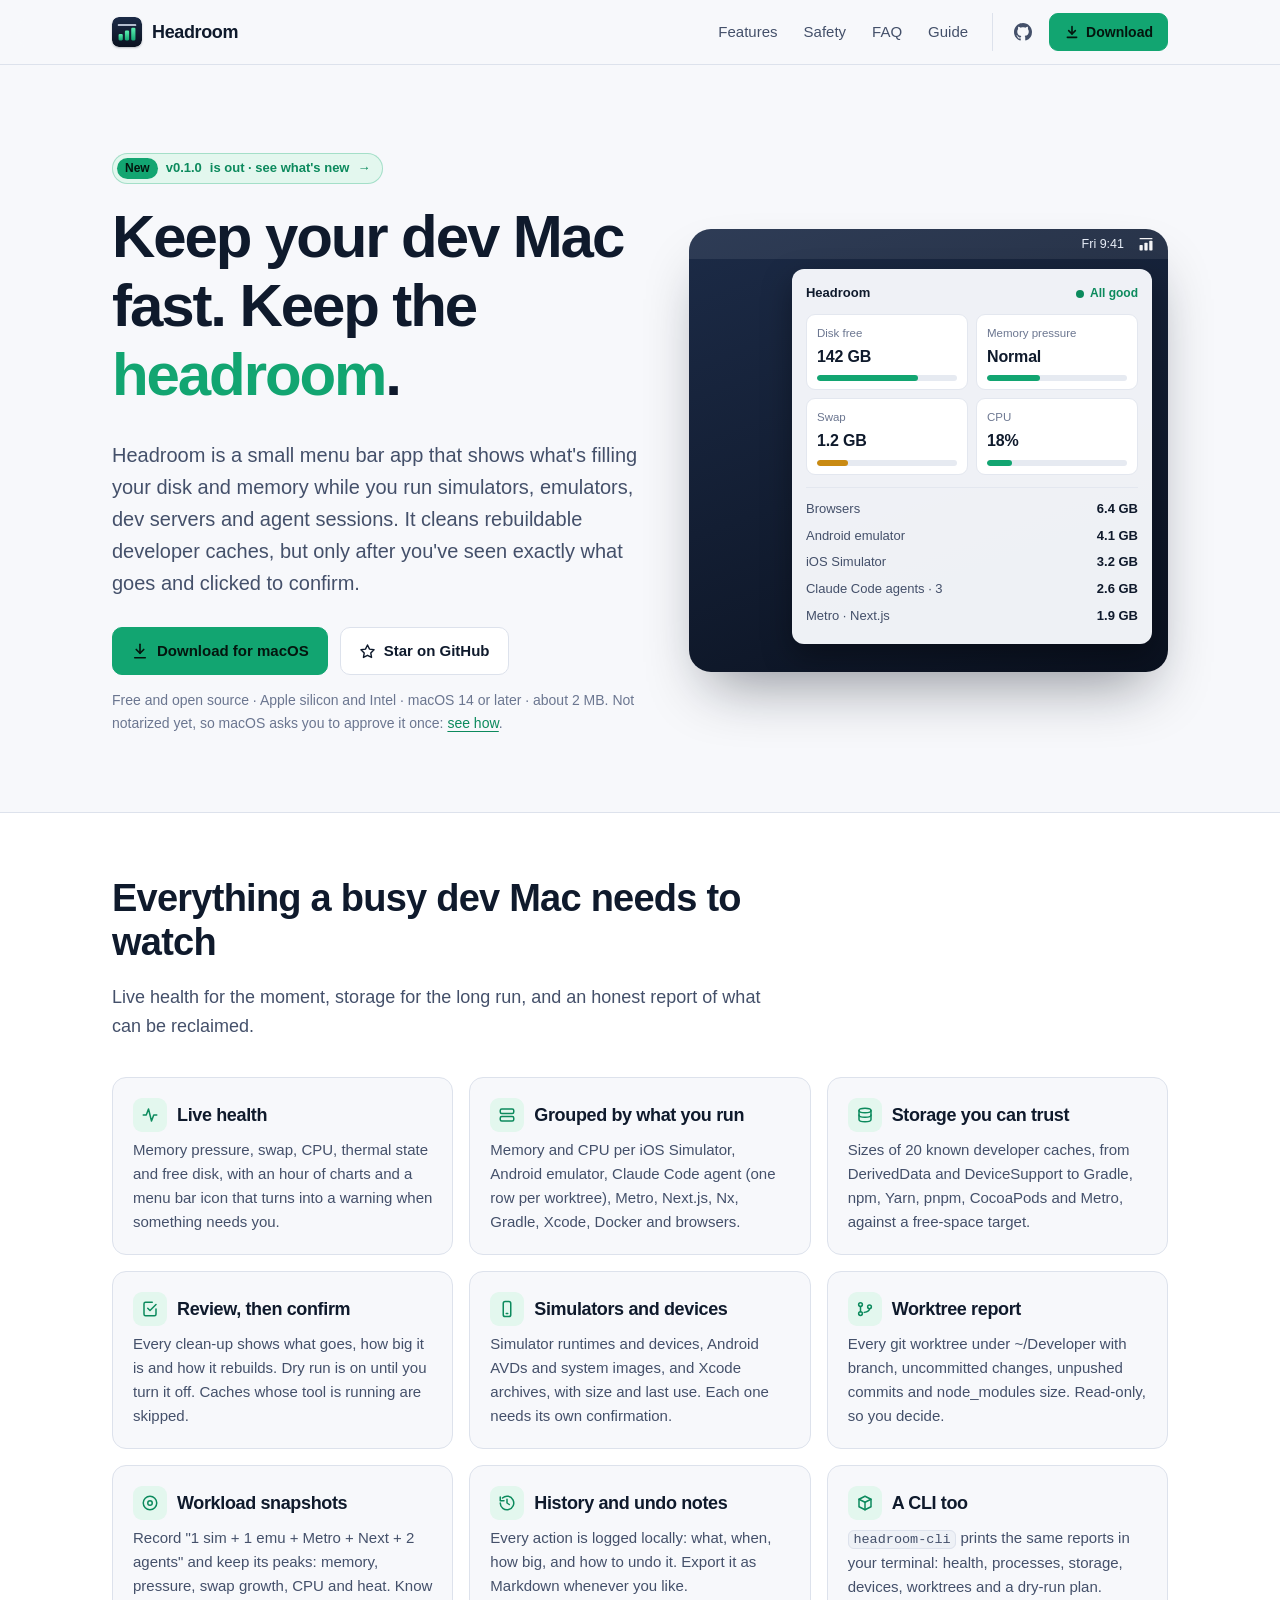
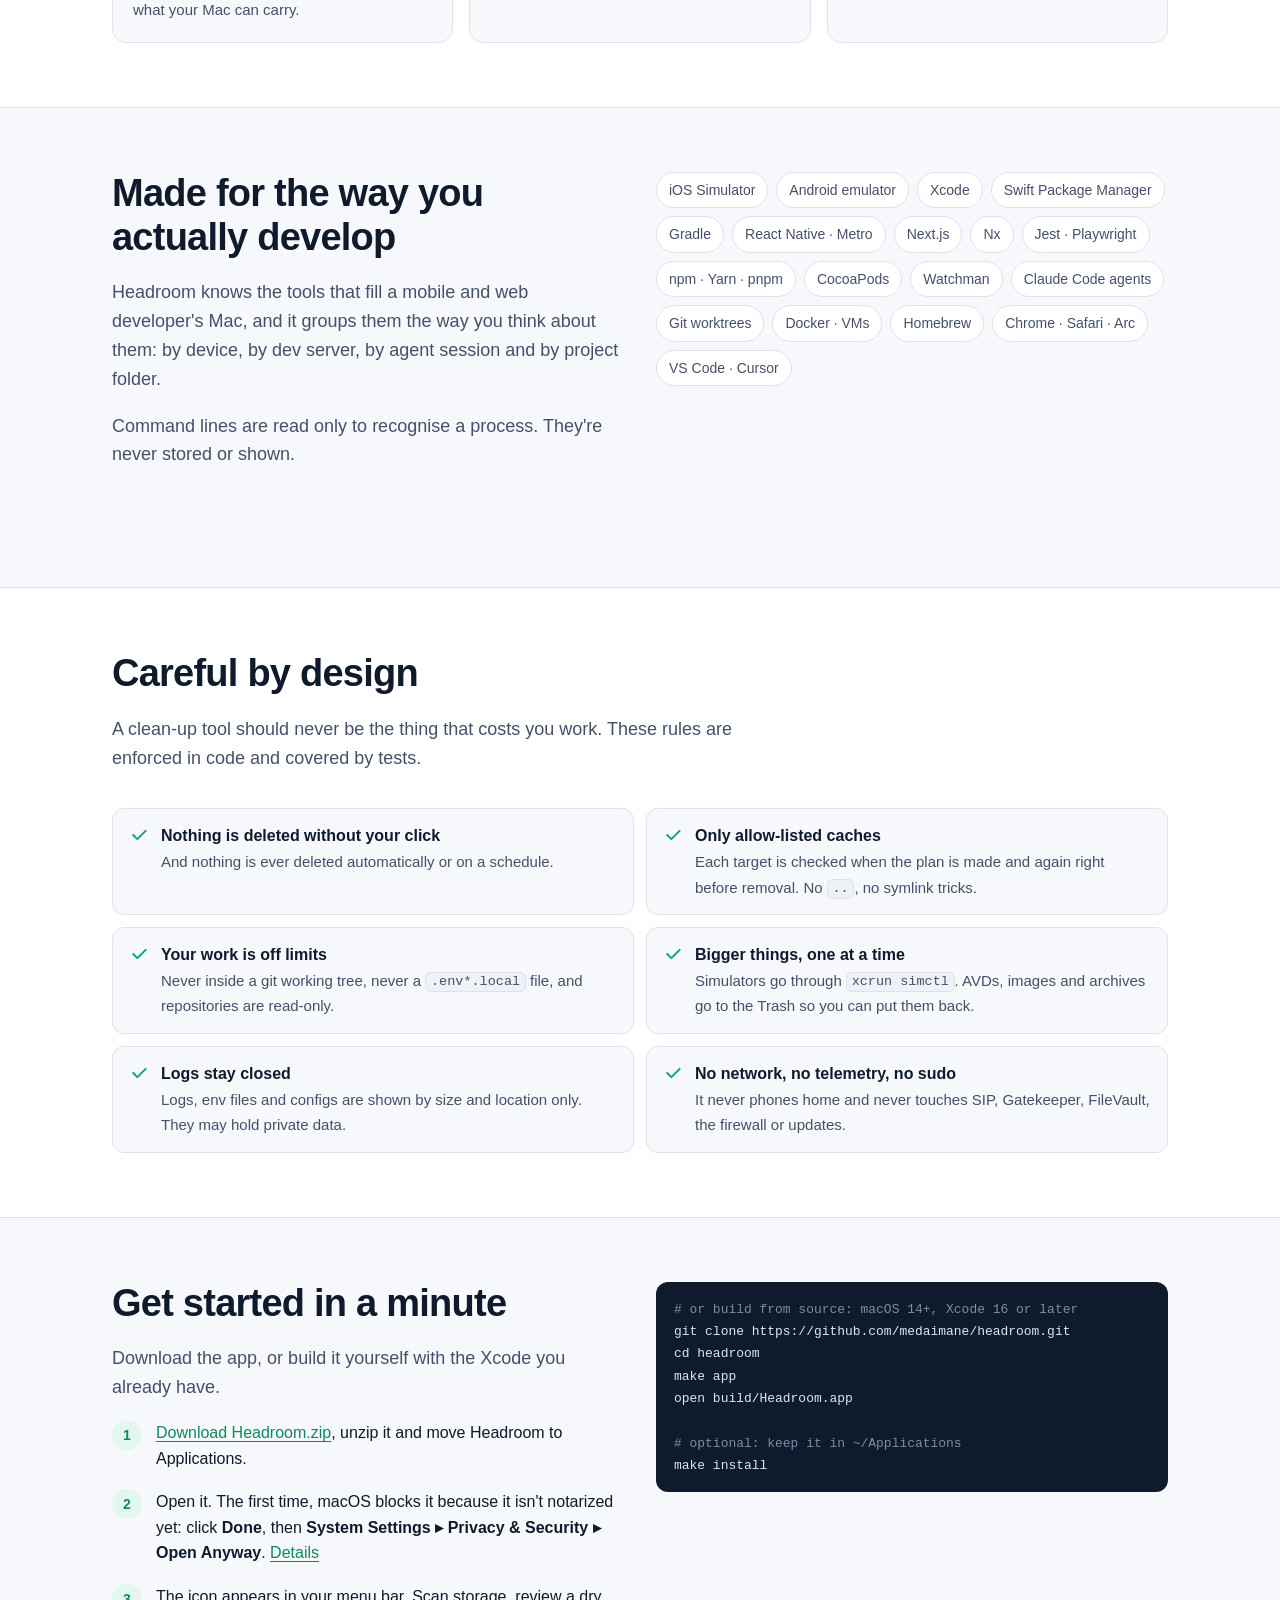
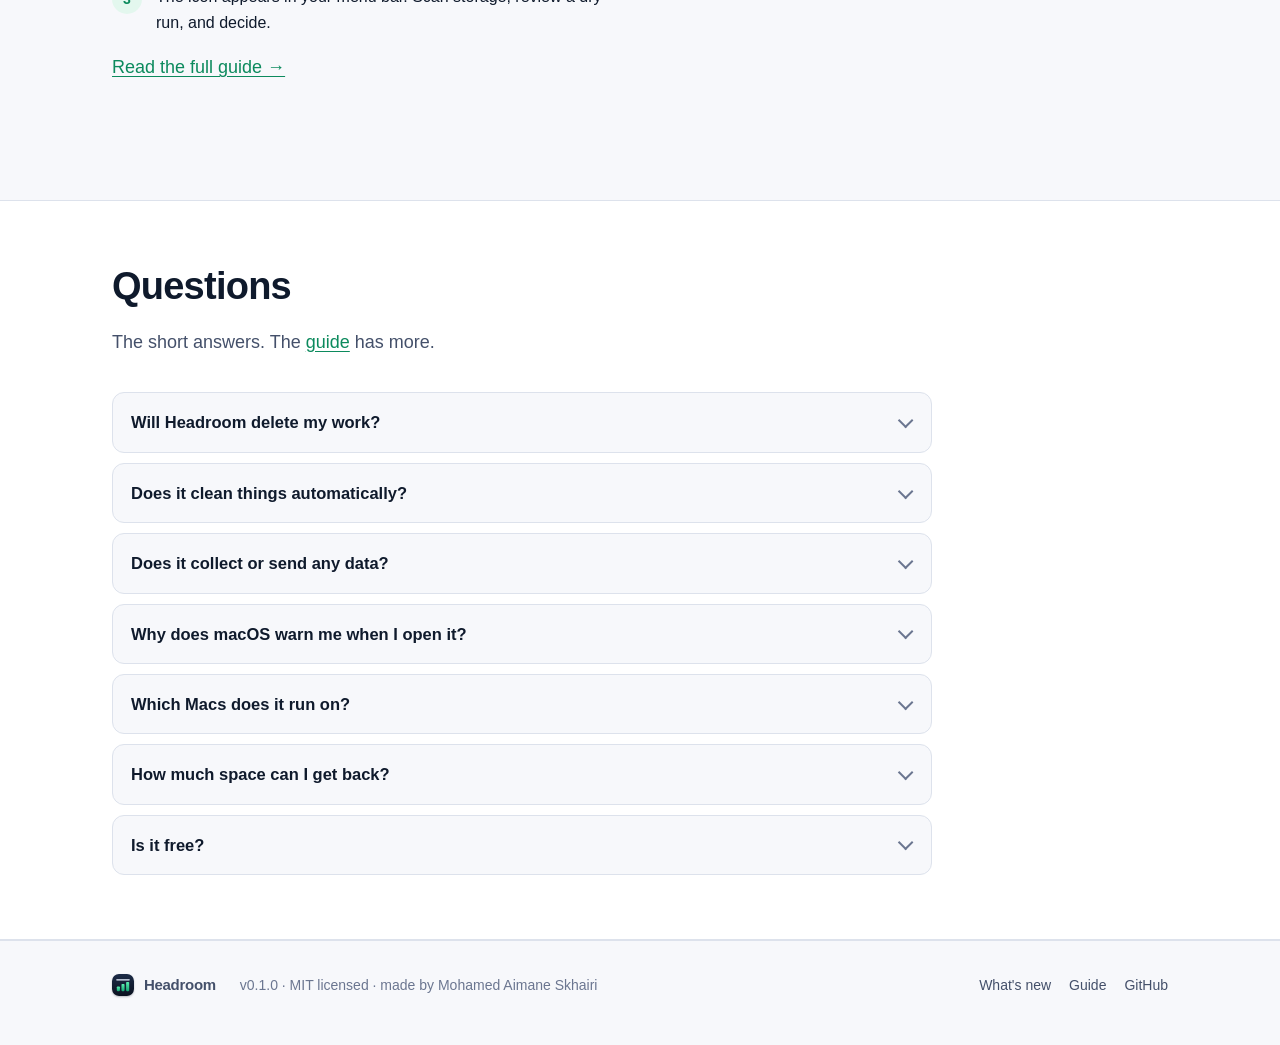
==== docs/index.html @ af7e7c34 "Add landing page FAQ and document the branch workflow - Landing page: seven-question FAQ (safety, au" ====
<!doctype html>
<html lang="en">
<head>
  <meta charset="utf-8">
  <meta name="viewport" content="width=device-width, initial-scale=1">
  <title>Headroom: keep your dev Mac fast</title>
  <meta name="description" content="A small, free macOS menu bar app that shows what fills your disk and memory, and cleans rebuildable developer caches only after you review and confirm. No network, no telemetry.">
  <meta name="theme-color" content="#0a111f">
  <meta property="og:title" content="Headroom: keep your dev Mac fast">
  <meta property="og:description" content="Disk, memory and dev-cache health for macOS developers. Review-first clean-ups, no telemetry, MIT licensed.">
  <meta property="og:type" content="website">
  <link rel="icon" href="assets/mark.svg" type="image/svg+xml">
  <link rel="apple-touch-icon" href="assets/icon.svg">
  <link rel="stylesheet" href="assets/site.css">
</head>
<body>
  <header class="site-header">
    <div class="wrap">
      <a class="brand" href="./"><img src="assets/mark.svg" alt="">Headroom</a>
      <nav class="nav" aria-label="Main">
        <div class="nav-links">
          <a class="hide-sm" href="#features">Features</a>
          <a class="hide-sm" href="#safety">Safety</a>
          <a class="hide-sm" href="#faq">FAQ</a>
          <a href="guide/">Guide</a>
        </div>
        <div class="nav-actions">
          <a class="nav-icon" href="https://github.com/medaimane/headroom" aria-label="Headroom on GitHub" title="GitHub"><svg viewBox="0 0 16 16" width="18" height="18" fill="currentColor" aria-hidden="true"><path d="M8 0C3.58 0 0 3.58 0 8c0 3.54 2.29 6.53 5.47 7.59.4.07.55-.17.55-.38 0-.19-.01-.82-.01-1.49-2.01.37-2.53-.49-2.69-.94-.09-.23-.48-.94-.82-1.13-.28-.15-.68-.52-.01-.53.63-.01 1.08.58 1.23.82.72 1.21 1.87.87 2.33.66.07-.52.28-.87.51-1.07-1.78-.2-3.64-.89-3.64-3.95 0-.87.31-1.59.82-2.15-.08-.2-.36-1.02.08-2.12 0 0 .67-.21 2.2.82.64-.18 1.32-.27 2-.27.68 0 1.36.09 2 .27 1.53-1.04 2.2-.82 2.2-.82.44 1.1.16 1.92.08 2.12.51.56.82 1.27.82 2.15 0 3.07-1.87 3.75-3.65 3.95.29.25.54.73.54 1.48 0 1.07-.01 1.93-.01 2.2 0 .21.15.46.55.38A8.013 8.013 0 0016 8c0-4.42-3.58-8-8-8z"/></svg></a>
          <a class="btn primary btn-sm nav-download" aria-label="Download Headroom" href="https://github.com/medaimane/headroom/releases/latest/download/Headroom.zip"><svg viewBox="0 0 24 24" width="16" height="16" fill="none" stroke="currentColor" stroke-width="2.4" stroke-linecap="round" stroke-linejoin="round" aria-hidden="true"><path d="M12 4v11"/><path d="M7 10l5 5 5-5"/><path d="M5 20h14"/></svg><span class="label">Download</span></a>
        </div>
      </nav>
    </div>
  </header>

  <main>
    <section class="hero">
      <div class="wrap">
        <div>
          <a class="eyebrow" href="https://github.com/medaimane/headroom/blob/main/CHANGELOG.md"><span class="eyebrow-tag">New</span><span class="version" data-version="0.1.0">v0.1.0</span> is out · see what's new<span aria-hidden="true">→</span></a>
          <h1>Keep your dev Mac fast. Keep the <span class="room">headroom</span>.</h1>
          <p class="lede">Headroom is a small menu bar app that shows what's filling your disk and memory while you run simulators, emulators, dev servers and agent sessions. It cleans rebuildable developer caches, but only after you've seen exactly what goes and clicked to confirm.</p>
          <div class="cta">
            <a class="btn primary" href="https://github.com/medaimane/headroom/releases/latest/download/Headroom.zip"><svg width="18" height="18" viewBox="0 0 24 24" fill="none" stroke="currentColor" stroke-width="2.2" stroke-linecap="round" stroke-linejoin="round" aria-hidden="true"><path d="M12 3v12"/><path d="M7 10l5 5 5-5"/><path d="M5 21h14"/></svg>Download for macOS</a>
            <a class="btn" href="https://github.com/medaimane/headroom"><svg viewBox="0 0 24 24" width="17" height="17" fill="none" stroke="currentColor" stroke-width="2" stroke-linejoin="round" aria-hidden="true"><path d="M12 2.8l2.85 5.78 6.38.93-4.62 4.5 1.09 6.35L12 17.36l-5.7 3 1.09-6.35-4.62-4.5 6.38-.93z"/></svg>Star on GitHub</a>
          </div>
          <p class="fine">Free and open source · Apple silicon and Intel · macOS 14 or later · about 2 MB. Not notarized yet, so macOS asks you to approve it once: <a href="guide/#first-launch">see how</a>.</p>
        </div>

        <div class="mock" role="img" aria-label="The Headroom menu bar panel showing disk free, memory pressure, swap, CPU and the biggest memory users">
          <div class="mock-bar">
            <span>Fri 9:41</span>
            <img src="assets/mark-mono.svg" alt="">
          </div>
          <div class="mock-panel">
            <div class="mock-head">
              <span>Headroom</span>
              <span class="ok"><span class="dot"></span>All good</span>
            </div>
            <div class="tiles">
              <div class="tile"><span>Disk free</span><b>142 GB</b><div class="meter"><i style="width:72%"></i></div></div>
              <div class="tile"><span>Memory pressure</span><b>Normal</b><div class="meter"><i style="width:38%"></i></div></div>
              <div class="tile"><span>Swap</span><b>1.2 GB</b><div class="meter"><i class="warn" style="width:22%"></i></div></div>
              <div class="tile"><span>CPU</span><b>18%</b><div class="meter"><i style="width:18%"></i></div></div>
            </div>
            <div class="rows">
              <div class="row"><span>Browsers</span><span>6.4 GB</span></div>
              <div class="row"><span>Android emulator</span><span>4.1 GB</span></div>
              <div class="row"><span>iOS Simulator</span><span>3.2 GB</span></div>
              <div class="row"><span>Claude Code agents · 3</span><span>2.6 GB</span></div>
              <div class="row"><span>Metro · Next.js</span><span>1.9 GB</span></div>
            </div>
          </div>
        </div>
      </div>
    </section>

    <section class="band alt" id="features">
      <div class="wrap">
        <div class="section-head">
          <h2>Everything a busy dev Mac needs to watch</h2>
          <p>Live health for the moment, storage for the long run, and an honest report of what can be reclaimed.</p>
        </div>
        <div class="grid three">
          <article class="card">
            <h3><span class="icon"><svg viewBox="0 0 24 24" fill="none" stroke="currentColor" stroke-width="2" stroke-linecap="round" stroke-linejoin="round"><path d="M3 12h4l3-8 4 16 3-8h4"/></svg></span>Live health</h3>
            <p>Memory pressure, swap, CPU, thermal state and free disk, with an hour of charts and a menu bar icon that turns into a warning when something needs you.</p>
          </article>
          <article class="card">
            <h3><span class="icon"><svg viewBox="0 0 24 24" fill="none" stroke="currentColor" stroke-width="2" stroke-linecap="round" stroke-linejoin="round"><rect x="3" y="4" width="18" height="6" rx="2"/><rect x="3" y="14" width="18" height="6" rx="2"/></svg></span>Grouped by what you run</h3>
            <p>Memory and CPU per iOS Simulator, Android emulator, Claude Code agent (one row per worktree), Metro, Next.js, Nx, Gradle, Xcode, Docker and browsers.</p>
          </article>
          <article class="card">
            <h3><span class="icon"><svg viewBox="0 0 24 24" fill="none" stroke="currentColor" stroke-width="2" stroke-linecap="round" stroke-linejoin="round"><ellipse cx="12" cy="6" rx="8" ry="3"/><path d="M4 6v12c0 1.7 3.6 3 8 3s8-1.3 8-3V6"/><path d="M4 12c0 1.7 3.6 3 8 3s8-1.3 8-3"/></svg></span>Storage you can trust</h3>
            <p>Sizes of 20 known developer caches, from DerivedData and DeviceSupport to Gradle, npm, Yarn, pnpm, CocoaPods and Metro, against a free-space target.</p>
          </article>
          <article class="card">
            <h3><span class="icon"><svg viewBox="0 0 24 24" fill="none" stroke="currentColor" stroke-width="2" stroke-linecap="round" stroke-linejoin="round"><path d="M9 11l3 3 8-8"/><path d="M20 12v7a2 2 0 0 1-2 2H6a2 2 0 0 1-2-2V5a2 2 0 0 1 2-2h9"/></svg></span>Review, then confirm</h3>
            <p>Every clean-up shows what goes, how big it is and how it rebuilds. Dry run is on until you turn it off. Caches whose tool is running are skipped.</p>
          </article>
          <article class="card">
            <h3><span class="icon"><svg viewBox="0 0 24 24" fill="none" stroke="currentColor" stroke-width="2" stroke-linecap="round" stroke-linejoin="round"><rect x="7" y="2" width="10" height="20" rx="2.5"/><path d="M11 18h2"/></svg></span>Simulators and devices</h3>
            <p>Simulator runtimes and devices, Android AVDs and system images, and Xcode archives, with size and last use. Each one needs its own confirmation.</p>
          </article>
          <article class="card">
            <h3><span class="icon"><svg viewBox="0 0 24 24" fill="none" stroke="currentColor" stroke-width="2" stroke-linecap="round" stroke-linejoin="round"><circle cx="6" cy="6" r="2.5"/><circle cx="6" cy="18" r="2.5"/><circle cx="18" cy="9" r="2.5"/><path d="M6 8.5v7"/><path d="M18 11.5c0 3-3 4-7 5"/></svg></span>Worktree report</h3>
            <p>Every git worktree under ~/Developer with branch, uncommitted changes, unpushed commits and node_modules size. Read-only, so you decide.</p>
          </article>
          <article class="card">
            <h3><span class="icon"><svg viewBox="0 0 24 24" fill="none" stroke="currentColor" stroke-width="2" stroke-linecap="round" stroke-linejoin="round"><circle cx="12" cy="12" r="9"/><circle cx="12" cy="12" r="3"/></svg></span>Workload snapshots</h3>
            <p>Record "1 sim + 1 emu + Metro + Next + 2 agents" and keep its peaks: memory, pressure, swap growth, CPU and heat. Know what your Mac can carry.</p>
          </article>
          <article class="card">
            <h3><span class="icon"><svg viewBox="0 0 24 24" fill="none" stroke="currentColor" stroke-width="2" stroke-linecap="round" stroke-linejoin="round"><path d="M3 12a9 9 0 1 0 3-6.7"/><path d="M3 4v5h5"/><path d="M12 7v5l3 2"/></svg></span>History and undo notes</h3>
            <p>Every action is logged locally: what, when, how big, and how to undo it. Export it as Markdown whenever you like.</p>
          </article>
          <article class="card">
            <h3><span class="icon"><svg viewBox="0 0 24 24" fill="none" stroke="currentColor" stroke-width="2" stroke-linecap="round" stroke-linejoin="round"><path d="M4 17V7l8-4 8 4v10l-8 4z"/><path d="M4 7l8 4 8-4"/><path d="M12 11v10"/></svg></span>A CLI too</h3>
            <p><code>headroom-cli</code> prints the same reports in your terminal: health, processes, storage, devices, worktrees and a dry-run plan.</p>
          </article>
        </div>
      </div>
    </section>

    <section class="band">
      <div class="wrap split">
        <div class="section-head">
          <h2>Made for the way you actually develop</h2>
          <p>Headroom knows the tools that fill a mobile and web developer's Mac, and it groups them the way you think about them: by device, by dev server, by agent session and by project folder.</p>
          <p class="fine">Command lines are read only to recognise a process. They're never stored or shown.</p>
        </div>
        <div class="chips" aria-label="Recognised tools">
          <span class="chip">iOS Simulator</span><span class="chip">Android emulator</span><span class="chip">Xcode</span><span class="chip">Swift Package Manager</span><span class="chip">Gradle</span><span class="chip">React Native · Metro</span><span class="chip">Next.js</span><span class="chip">Nx</span><span class="chip">Jest · Playwright</span><span class="chip">npm · Yarn · pnpm</span><span class="chip">CocoaPods</span><span class="chip">Watchman</span><span class="chip">Claude Code agents</span><span class="chip">Git worktrees</span><span class="chip">Docker · VMs</span><span class="chip">Homebrew</span><span class="chip">Chrome · Safari · Arc</span><span class="chip">VS Code · Cursor</span>
        </div>
      </div>
    </section>

    <section class="band alt" id="safety">
      <div class="wrap">
        <div class="section-head">
          <h2>Careful by design</h2>
          <p>A clean-up tool should never be the thing that costs you work. These rules are enforced in code and covered by tests.</p>
        </div>
        <ul class="rules">
          <li><svg viewBox="0 0 24 24" fill="none" stroke="currentColor" stroke-width="2.4" stroke-linecap="round" stroke-linejoin="round"><path d="M5 12l5 5L20 7"/></svg><div><b>Nothing is deleted without your click</b><span>And nothing is ever deleted automatically or on a schedule.</span></div></li>
          <li><svg viewBox="0 0 24 24" fill="none" stroke="currentColor" stroke-width="2.4" stroke-linecap="round" stroke-linejoin="round"><path d="M5 12l5 5L20 7"/></svg><div><b>Only allow-listed caches</b><span>Each target is checked when the plan is made and again right before removal. No <code>..</code>, no symlink tricks.</span></div></li>
          <li><svg viewBox="0 0 24 24" fill="none" stroke="currentColor" stroke-width="2.4" stroke-linecap="round" stroke-linejoin="round"><path d="M5 12l5 5L20 7"/></svg><div><b>Your work is off limits</b><span>Never inside a git working tree, never a <code>.env*.local</code> file, and repositories are read-only.</span></div></li>
          <li><svg viewBox="0 0 24 24" fill="none" stroke="currentColor" stroke-width="2.4" stroke-linecap="round" stroke-linejoin="round"><path d="M5 12l5 5L20 7"/></svg><div><b>Bigger things, one at a time</b><span>Simulators go through <code>xcrun simctl</code>. AVDs, images and archives go to the Trash so you can put them back.</span></div></li>
          <li><svg viewBox="0 0 24 24" fill="none" stroke="currentColor" stroke-width="2.4" stroke-linecap="round" stroke-linejoin="round"><path d="M5 12l5 5L20 7"/></svg><div><b>Logs stay closed</b><span>Logs, env files and configs are shown by size and location only. They may hold private data.</span></div></li>
          <li><svg viewBox="0 0 24 24" fill="none" stroke="currentColor" stroke-width="2.4" stroke-linecap="round" stroke-linejoin="round"><path d="M5 12l5 5L20 7"/></svg><div><b>No network, no telemetry, no sudo</b><span>It never phones home and never touches SIP, Gatekeeper, FileVault, the firewall or updates.</span></div></li>
        </ul>
      </div>
    </section>

    <section class="band" id="get-started">
      <div class="wrap split">
        <div class="section-head">
          <h2>Get started in a minute</h2>
          <p>Download the app, or build it yourself with the Xcode you already have.</p>
          <ol class="steps">
            <li><a href="https://github.com/medaimane/headroom/releases/latest/download/Headroom.zip">Download Headroom.zip</a>, unzip it and move Headroom to Applications.</li>
            <li>Open it. The first time, macOS blocks it because it isn't notarized yet: click <strong>Done</strong>, then <strong>System Settings ▸ Privacy &amp; Security ▸ Open Anyway</strong>. <a href="guide/#first-launch">Details</a></li>
            <li>The icon appears in your menu bar. Scan storage, review a dry run, and decide.</li>
          </ol>
          <p><a href="guide/">Read the full guide →</a></p>
        </div>
        <pre><code><span class="c"># or build from source: macOS 14+, Xcode 16 or later</span>
git clone https://github.com/medaimane/headroom.git
cd headroom
make app
open build/Headroom.app

<span class="c"># optional: keep it in ~/Applications</span>
make install</code></pre>
      </div>
    </section>
    <section class="band alt" id="faq">
      <div class="wrap">
        <div class="section-head">
          <h2>Questions</h2>
          <p>The short answers. The <a href="guide/#faq">guide</a> has more.</p>
        </div>
        <div class="faq">
          <details>
            <summary>Will Headroom delete my work?</summary>
            <p>No. It only cleans developer caches from a fixed list, all of which their tools rebuild by themselves. It never touches anything inside a git working tree or any <code>.env*.local</code> file. Every clean-up first shows what goes, how big it is and how it rebuilds, and waits for your click. Dry run is on until you turn it off.</p>
          </details>
          <details>
            <summary>Does it clean things automatically?</summary>
            <p>No. There are no automatic or scheduled deletions. Headroom warns you when disk, memory or swap gets tight, and you decide what to do.</p>
          </details>
          <details>
            <summary>Does it collect or send any data?</summary>
            <p>No. Headroom makes no network calls and has no telemetry. Its settings and history stay in <code>~/Library/Application Support/Headroom</code> on your Mac. Logs, env files and configs are never opened; they're shown by size only.</p>
          </details>
          <details>
            <summary>Why does macOS warn me when I open it?</summary>
            <p>The download is signed but not yet notarized by Apple, which needs a paid developer account. Approve it once in System Settings ▸ Privacy &amp; Security ▸ Open Anyway, and it opens normally after that. <a href="guide/#first-launch">See the steps</a>, or <a href="guide/#install">build it yourself</a> from source.</p>
          </details>
          <details>
            <summary>Which Macs does it run on?</summary>
            <p>macOS 14 Sonoma or later, on Apple silicon and Intel. It's a native SwiftUI app that uses about 20 MB of memory.</p>
          </details>
          <details>
            <summary>How much space can I get back?</summary>
            <p>It depends on your tools. On a Mac used for iOS, Android and JavaScript work it's often tens of gigabytes, mostly Xcode DerivedData, Gradle caches and old simulators. The Storage page shows your exact numbers before anything happens.</p>
          </details>
          <details>
            <summary>Is it free?</summary>
            <p>Yes. Headroom is free and open source under the MIT license. The code is on <a href="https://github.com/medaimane/headroom">GitHub</a>, and contributions are welcome: see <a href="https://github.com/medaimane/headroom/blob/main/CONTRIBUTING.md">CONTRIBUTING.md</a>.</p>
          </details>
        </div>
      </div>
    </section>
  </main>

  <footer class="site-footer">
    <div class="wrap">
      <a class="brand" href="./"><img src="assets/mark.svg" alt="">Headroom</a>
      <span><span class="version" data-version="0.1.0">v0.1.0</span> · MIT licensed · made by Mohamed Aimane Skhairi</span>
      <nav aria-label="Footer">
        <a href="https://github.com/medaimane/headroom/blob/main/CHANGELOG.md">What's new</a>
        <a href="guide/">Guide</a>
        <a href="https://github.com/medaimane/headroom">GitHub</a>
      </nav>
    </div>
  </footer>
</body>
</html>
---- docs/assets/site.css ----
/* Headroom site. No build step, no web fonts, no trackers. */

:root {
  --ink: #0f1a2c;
  --ink-2: #44506a;
  --ink-3: #6b7690;
  --bg: #f7f8fb;
  --surface: #ffffff;
  --surface-2: #eef1f6;
  --line: #dde2ec;
  --mint: #12a571;
  --mint-strong: #0c8a5d;
  --mint-soft: #e3f7ee;
  --sky: #2f86c8;
  --amber: #c98a12;
  --red: #d64541;
  --night: #0a111f;
  --night-2: #1c2b47;
  --code-bg: #0f1a2c;
  --code-ink: #dbe6f6;
  --radius: 14px;
  --shadow: 0 1px 2px rgb(15 26 44 / 0.06), 0 8px 24px rgb(15 26 44 / 0.06);
  --max: 1120px;
  color-scheme: light;
}

@media (prefers-color-scheme: dark) {
  :root:not([data-theme="light"]) {
    --ink: #e8eef8;
    --ink-2: #b3bfd3;
    --ink-3: #8794ac;
    --bg: #0a111f;
    --surface: #111b2e;
    --surface-2: #17233a;
    --line: #24324d;
    --mint: #3ddc97;
    --mint-strong: #5cf0b2;
    --mint-soft: #10382c;
    --sky: #7dd3fc;
    --amber: #f5b53d;
    --red: #f0605d;
    --code-bg: #060b15;
    --shadow: 0 1px 2px rgb(0 0 0 / 0.3), 0 8px 24px rgb(0 0 0 / 0.25);
    color-scheme: dark;
  }
}

:root[data-theme="dark"] {
  --ink: #e8eef8;
  --ink-2: #b3bfd3;
  --ink-3: #8794ac;
  --bg: #0a111f;
  --surface: #111b2e;
  --surface-2: #17233a;
  --line: #24324d;
  --mint: #3ddc97;
  --mint-strong: #5cf0b2;
  --mint-soft: #10382c;
  --sky: #7dd3fc;
  --amber: #f5b53d;
  --red: #f0605d;
  --code-bg: #060b15;
  --shadow: 0 1px 2px rgb(0 0 0 / 0.3), 0 8px 24px rgb(0 0 0 / 0.25);
  color-scheme: dark;
}

* { box-sizing: border-box; }

html { -webkit-text-size-adjust: 100%; scroll-padding-top: 80px; }

body {
  margin: 0;
  background: var(--bg);
  color: var(--ink);
  font: 16px/1.6 -apple-system, BlinkMacSystemFont, "SF Pro Text", "Segoe UI", "Helvetica Neue", Helvetica, Arial, sans-serif;
  -webkit-font-smoothing: antialiased;
}

a { color: var(--mint-strong); text-underline-offset: 3px; }
a:hover { color: var(--mint); }
img, svg { max-width: 100%; }
h1, h2, h3 { line-height: 1.15; letter-spacing: -0.02em; margin: 0 0 0.5em; }
p { margin: 0 0 1em; }

code, pre, kbd {
  font-family: ui-monospace, "SF Mono", SFMono-Regular, Menlo, Consolas, monospace;
  font-size: 0.9em;
}
:not(pre) > code {
  background: var(--surface-2);
  border: 1px solid var(--line);
  border-radius: 6px;
  padding: 0.1em 0.35em;
  overflow-wrap: anywhere;
}
pre {
  background: var(--code-bg);
  color: var(--code-ink);
  border-radius: 12px;
  padding: 16px 18px;
  overflow-x: auto;
  line-height: 1.55;
  margin: 0 0 1.2em;
}
pre .c { color: #7f8ca6; }

.wrap { max-width: var(--max); margin: 0 auto; padding: 0 16px; }
@media (min-width: 720px) { .wrap { padding: 0 32px; } }

/* Header */
.site-header {
  position: sticky; top: 0; z-index: 10;
  background: color-mix(in srgb, var(--bg) 85%, transparent);
  backdrop-filter: saturate(180%) blur(14px);
  -webkit-backdrop-filter: saturate(180%) blur(14px);
  border-bottom: 1px solid var(--line);
}
.site-header .wrap { display: flex; align-items: center; gap: 16px; height: 64px; }
.brand { display: inline-flex; align-items: center; gap: 10px; color: var(--ink); text-decoration: none; font-weight: 700; font-size: 18px; letter-spacing: -0.02em; }
.brand:hover { color: var(--ink); }
.brand img { width: 30px; height: 30px; border-radius: 7px; box-shadow: 0 1px 2px rgb(10 17 31 / 0.25); }
.nav { margin-left: auto; display: flex; align-items: center; gap: 6px; }
.nav-links { display: flex; align-items: center; gap: 2px; }
.nav-links a {
  position: relative; color: var(--ink-2); text-decoration: none;
  padding: 7px 12px; border-radius: 9px; font-size: 15px; font-weight: 500;
  transition: color 0.15s, background-color 0.15s;
}
.nav-links a:hover { color: var(--ink); background: var(--surface-2); }
.nav-links a[aria-current="page"] { color: var(--ink); }
.nav-links a[aria-current="page"]::after {
  content: ""; position: absolute; left: 12px; right: 12px; bottom: -13px; height: 2px;
  border-radius: 2px; background: var(--mint);
}
.nav-actions { display: flex; align-items: center; gap: 8px; padding-left: 12px; margin-left: 6px; border-left: 1px solid var(--line); }
.nav-icon { display: inline-grid; place-items: center; width: 36px; height: 36px; border-radius: 9px; color: var(--ink-2); transition: color 0.15s, background-color 0.15s; }
.nav-icon:hover { color: var(--ink); background: var(--surface-2); }
.btn.btn-sm { padding: 7px 14px; font-size: 14px; border-radius: 9px; gap: 6px; }
.nav-actions > * { flex: none; }
.nav-actions svg { max-width: none; }
@media (max-width: 640px) {
  .nav .hide-sm { display: none; }
  .nav-actions { padding-left: 8px; margin-left: 2px; gap: 4px; }
  .nav-links a { padding: 7px 8px; }
}
.brand { flex: none; }
.nav { min-width: 0; }
@media (max-width: 440px) {
  .nav-download { padding: 0; width: 36px; height: 36px; justify-content: center; }
  .nav-download .label { display: none; }
  .nav-download svg { width: 18px; height: 18px; }
}

/* Buttons */
.btn {
  display: inline-flex; align-items: center; gap: 8px;
  padding: 11px 18px; border-radius: 10px;
  font-weight: 600; font-size: 15px; text-decoration: none;
  border: 1px solid var(--line); background: var(--surface); color: var(--ink);
}
.btn { transition: background-color 0.15s, border-color 0.15s, transform 0.15s; }
.btn:hover { color: var(--ink); border-color: var(--ink-3); }
.btn:active { transform: translateY(1px); }
.btn svg { flex: none; }
.btn.primary { background: var(--mint); border-color: var(--mint); color: #04150e; }
.btn.primary:hover { background: var(--mint-strong); border-color: var(--mint-strong); color: #04150e; }

/* Hero */
.hero { padding: 64px 0 40px; }
.hero .wrap { display: grid; gap: 48px; align-items: center; }
@media (min-width: 960px) { .hero .wrap { grid-template-columns: 1.05fr 0.95fr; } .hero { padding: 88px 0 64px; } }
.eyebrow { display: inline-flex; align-items: center; gap: 8px; font-size: 13px; font-weight: 600; color: var(--mint-strong); background: var(--mint-soft); padding: 4px 10px; border-radius: 99px; margin-bottom: 18px; }
a.eyebrow { text-decoration: none; padding: 4px 12px 4px 4px; border: 1px solid color-mix(in srgb, var(--mint) 30%, transparent); transition: border-color 0.15s; }
a.eyebrow:hover { color: var(--mint-strong); border-color: var(--mint); }
.eyebrow-tag { background: var(--mint); color: #04150e; border-radius: 99px; padding: 1px 8px; font-size: 12px; font-weight: 700; }
.hero h1 { font-size: clamp(38px, 6vw, 60px); font-weight: 800; letter-spacing: -0.035em; }
.hero h1 .room { color: var(--mint); }
.lede { font-size: clamp(17px, 2vw, 20px); color: var(--ink-2); max-width: 36em; }
.cta { display: flex; flex-wrap: wrap; gap: 12px; margin: 28px 0 14px; }
.fine { font-size: 14px; color: var(--ink-3); }

/* Menu bar mock */
.mock {
  position: relative;
  background: linear-gradient(160deg, var(--night-2), var(--night));
  border-radius: 22px;
  padding: 0 0 28px;
  box-shadow: 0 30px 60px -20px rgb(10 17 31 / 0.45);
  overflow: hidden;
}
.mock-bar { display: flex; justify-content: flex-end; align-items: center; gap: 14px; height: 30px; padding: 0 14px; background: rgb(255 255 255 / 0.08); color: #e8eef8; font-size: 12.5px; }
.mock-bar img { width: 16px; height: 16px; filter: invert(1); opacity: 0.95; }
.mock-panel {
  width: min(360px, calc(100% - 32px));
  margin: 10px 16px 0 auto;
  background: rgb(246 248 252 / 0.97);
  color: #0f1a2c;
  border-radius: 12px;
  padding: 14px;
  font-size: 13px;
  box-shadow: 0 12px 30px rgb(0 0 0 / 0.35);
}
.mock-head { display: flex; justify-content: space-between; align-items: center; font-weight: 700; margin-bottom: 10px; }
.mock-head .ok { font-weight: 600; font-size: 12px; color: #0c8a5d; display: inline-flex; align-items: center; gap: 6px; }
.dot { width: 8px; height: 8px; border-radius: 50%; background: currentColor; display: inline-block; }
.tiles { display: grid; grid-template-columns: repeat(2, 1fr); gap: 8px; margin-bottom: 12px; }
.tile { background: #fff; border: 1px solid #e3e7ef; border-radius: 9px; padding: 8px 10px; }
.tile b { display: block; font-size: 16px; letter-spacing: -0.01em; }
.tile span { color: #6b7690; font-size: 11.5px; }
.meter { height: 6px; background: #e6eaf1; border-radius: 6px; margin-top: 6px; overflow: hidden; }
.meter i { display: block; height: 100%; background: #12a571; border-radius: 6px; }
.meter i.warn { background: #c98a12; }
.rows { border-top: 1px solid #e3e7ef; padding-top: 8px; }
.row { display: flex; justify-content: space-between; padding: 3px 0; }
.row span:first-child { color: #44506a; }
.row span:last-child { font-variant-numeric: tabular-nums; font-weight: 600; }

/* Sections */
section.band { padding: 64px 0; }
section.band.alt { background: var(--surface); border-top: 1px solid var(--line); border-bottom: 1px solid var(--line); }
.section-head { max-width: 680px; margin-bottom: 36px; }
.section-head h2 { font-size: clamp(28px, 4vw, 38px); font-weight: 750; }
.section-head p { color: var(--ink-2); font-size: 18px; }

.grid { display: grid; gap: 16px; grid-template-columns: 1fr; }
@media (min-width: 640px) { .grid { grid-template-columns: repeat(2, 1fr); } }
@media (min-width: 960px) { .grid.three { grid-template-columns: repeat(3, 1fr); } }
.card { background: var(--surface); border: 1px solid var(--line); border-radius: var(--radius); padding: 20px; box-shadow: var(--shadow); }
.alt .card { background: var(--bg); box-shadow: none; }
.card h3 { font-size: 18px; margin-bottom: 6px; display: flex; align-items: center; gap: 10px; }
.card p { color: var(--ink-2); margin: 0; font-size: 15px; }
.icon { width: 34px; height: 34px; border-radius: 9px; display: inline-grid; place-items: center; background: var(--mint-soft); color: var(--mint-strong); flex: none; }
.icon svg { width: 18px; height: 18px; }

.chips { display: flex; flex-wrap: wrap; gap: 8px; }
.chip { border: 1px solid var(--line); background: var(--surface); border-radius: 99px; padding: 6px 12px; font-size: 14px; color: var(--ink-2); }

.rules { list-style: none; padding: 0; margin: 0; display: grid; gap: 12px; }
@media (min-width: 760px) { .rules { grid-template-columns: repeat(2, 1fr); } }
.rules li { display: flex; gap: 12px; align-items: flex-start; background: var(--bg); border: 1px solid var(--line); border-radius: 12px; padding: 14px 16px; }
.rules li svg { flex: none; width: 20px; height: 20px; color: var(--mint); margin-top: 2px; }
.rules b { display: block; }
.rules span { color: var(--ink-2); font-size: 15px; }

.split { display: grid; gap: 32px; align-items: start; }
@media (min-width: 900px) { .split { grid-template-columns: 1fr 1fr; } }

.steps { counter-reset: step; list-style: none; padding: 0; margin: 0; }
.steps li { counter-increment: step; position: relative; padding-left: 44px; margin-bottom: 18px; }
.steps li::before { content: counter(step); position: absolute; left: 0; top: 0; width: 30px; height: 30px; border-radius: 50%; background: var(--mint-soft); color: var(--mint-strong); font-weight: 700; display: grid; place-items: center; font-size: 14px; }

.site-footer { border-top: 1px solid var(--line); padding: 32px 0 48px; color: var(--ink-3); font-size: 14px; }
.site-footer .wrap { display: flex; flex-wrap: wrap; gap: 12px 24px; align-items: center; }
.site-footer .brand { font-size: 15px; }
.site-footer .brand img { width: 22px; height: 22px; }
.site-footer nav { margin-left: auto; display: flex; gap: 18px; }
.site-footer a { color: var(--ink-2); text-decoration: none; }
.site-footer a:hover { color: var(--ink); }

/* Guide layout */
.doc { display: grid; gap: 32px; padding-top: 32px; padding-bottom: 64px; }
@media (min-width: 960px) { .doc { grid-template-columns: 230px minmax(0, 1fr); gap: 56px; padding-top: 48px; } }
.toc { font-size: 14.5px; }
@media (min-width: 960px) { .toc { position: sticky; top: 84px; align-self: start; max-height: calc(100vh - 100px); overflow-y: auto; } }
.toc details { background: var(--surface); border: 1px solid var(--line); border-radius: 12px; padding: 10px 14px; }
@media (min-width: 960px) { .toc details { background: none; border: 0; padding: 0; } .toc summary { display: none; } }
.toc summary { cursor: pointer; font-weight: 600; }
.toc p { font-size: 12px; text-transform: uppercase; letter-spacing: 0.06em; color: var(--ink-3); font-weight: 700; margin: 16px 0 6px; }
.toc ul { list-style: none; padding: 0; margin: 0; }
.toc a { display: block; color: var(--ink-2); text-decoration: none; padding: 4px 10px; border-radius: 7px; border-left: 2px solid transparent; }
.toc a:hover { color: var(--ink); background: var(--surface-2); }
.toc a.active { color: var(--mint-strong); border-left-color: var(--mint); background: var(--mint-soft); }

.prose { max-width: 760px; min-width: 0; }
.prose h1 { font-size: clamp(32px, 5vw, 44px); font-weight: 800; }
.prose h2 { font-size: 26px; margin-top: 2.2em; padding-top: 0.6em; border-top: 1px solid var(--line); }
.prose h3 { font-size: 19px; margin-top: 1.6em; }
.prose p, .prose li { color: var(--ink-2); }
.prose strong { color: var(--ink); }
.prose ul, .prose ol { padding-left: 1.3em; margin: 0 0 1.2em; }
.prose li { margin-bottom: 0.35em; }

.callout { border: 1px solid var(--line); border-left: 4px solid var(--mint); background: var(--surface); border-radius: 10px; padding: 12px 16px; margin: 0 0 1.4em; }
.callout.warn { border-left-color: var(--amber); }
.callout p:last-child { margin: 0; }

.table-wrap { overflow-x: auto; margin: 0 0 1.4em; border: 1px solid var(--line); border-radius: 12px; }
table { border-collapse: collapse; width: 100%; font-size: 14.5px; background: var(--surface); }
th, td { text-align: left; padding: 10px 12px; border-bottom: 1px solid var(--line); vertical-align: top; }
th { font-size: 12.5px; text-transform: uppercase; letter-spacing: 0.05em; color: var(--ink-3); background: var(--surface-2); }
tr:last-child td { border-bottom: 0; }
td code { white-space: nowrap; }

/* FAQ */
.faq { max-width: 820px; display: grid; gap: 10px; }
.faq details { background: var(--bg); border: 1px solid var(--line); border-radius: 12px; transition: border-color 0.15s; }
.faq details[open] { border-color: color-mix(in srgb, var(--mint) 45%, var(--line)); }
.faq summary {
  list-style: none; cursor: pointer; display: flex; justify-content: space-between; align-items: center; gap: 16px;
  padding: 16px 18px; font-weight: 600; font-size: 16.5px; color: var(--ink);
}
.faq summary::-webkit-details-marker { display: none; }
.faq summary::after {
  content: ""; flex: none; width: 9px; height: 9px; margin-right: 4px;
  border-right: 2px solid var(--ink-3); border-bottom: 2px solid var(--ink-3);
  transform: rotate(45deg) translateY(-3px); transition: transform 0.2s;
}
.faq details[open] summary::after { transform: rotate(-135deg) translateY(-2px); }
.faq summary:hover { color: var(--mint-strong); }
.faq details p { margin: 0; padding: 0 18px 18px; color: var(--ink-2); font-size: 15.5px; max-width: 70ch; }

:focus-visible { outline: 3px solid var(--sky); outline-offset: 2px; border-radius: 6px; }
@media (prefers-reduced-motion: no-preference) { html { scroll-behavior: smooth; } }
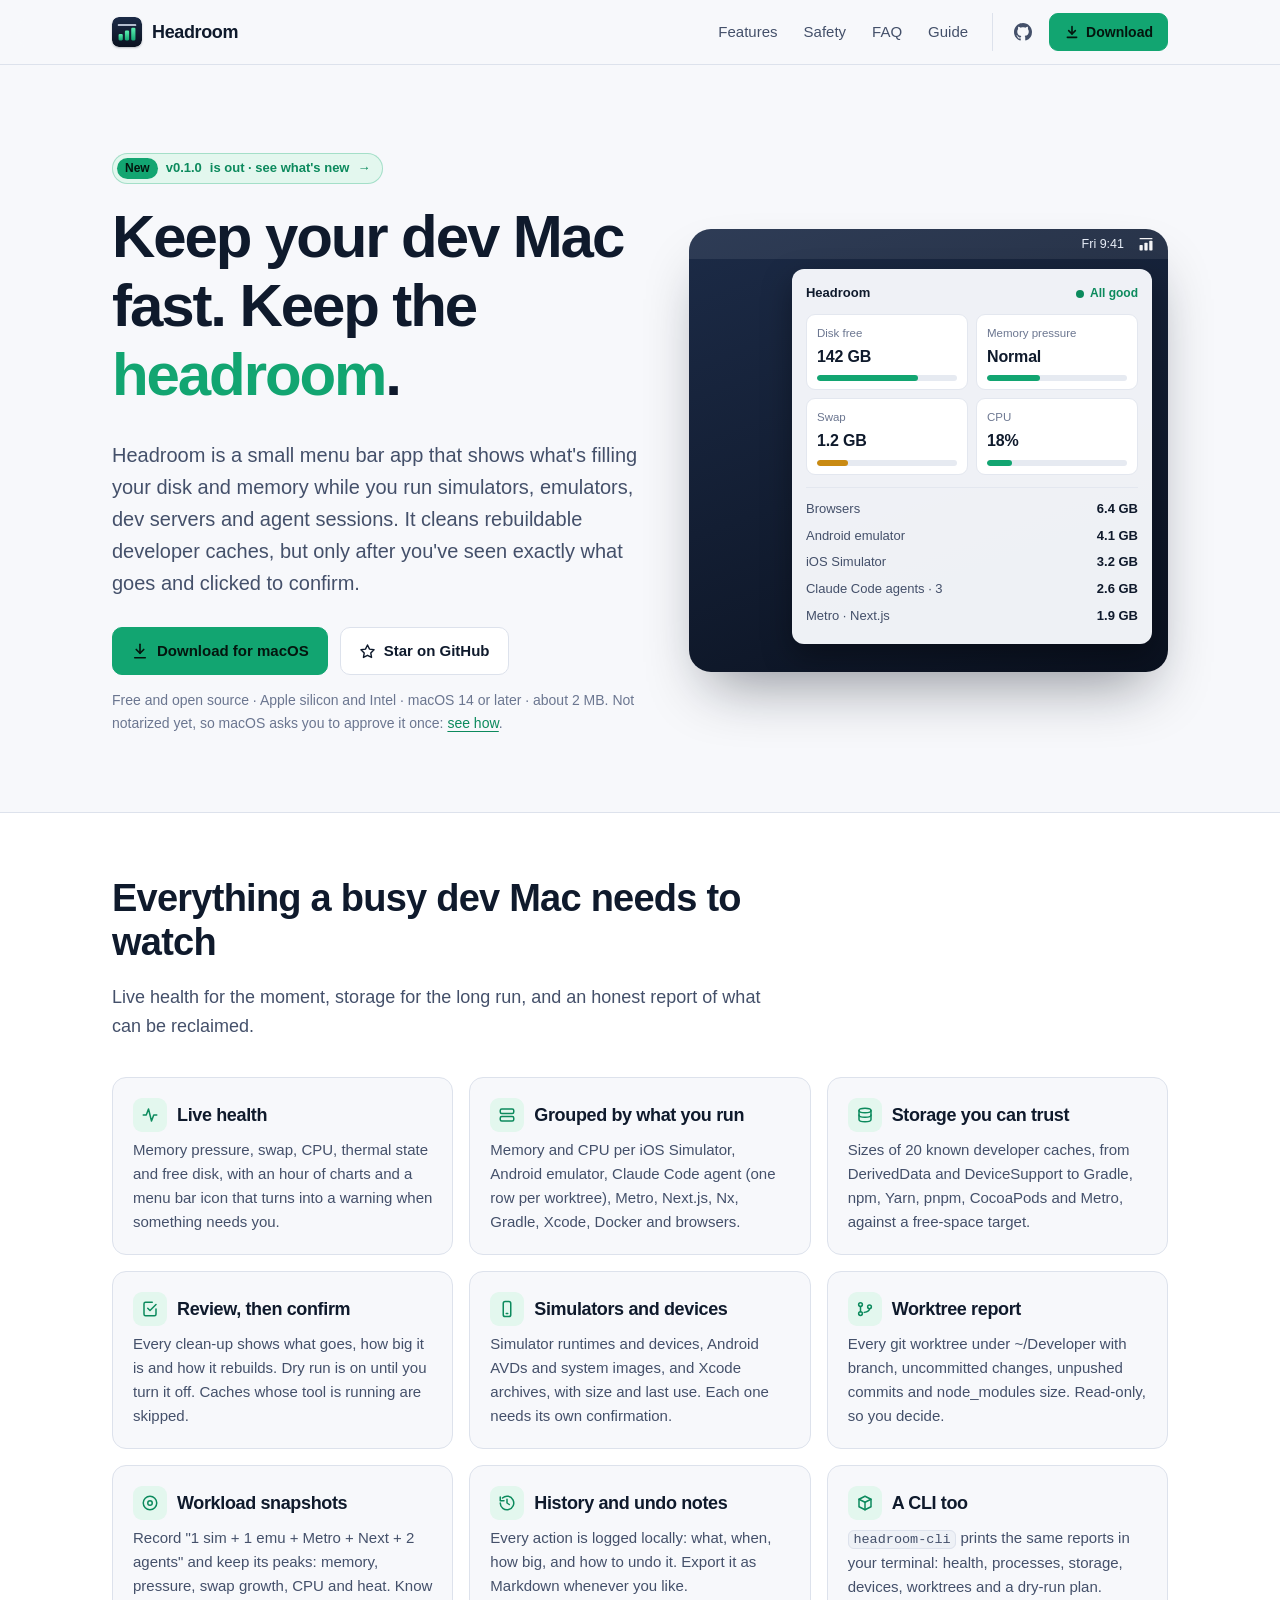
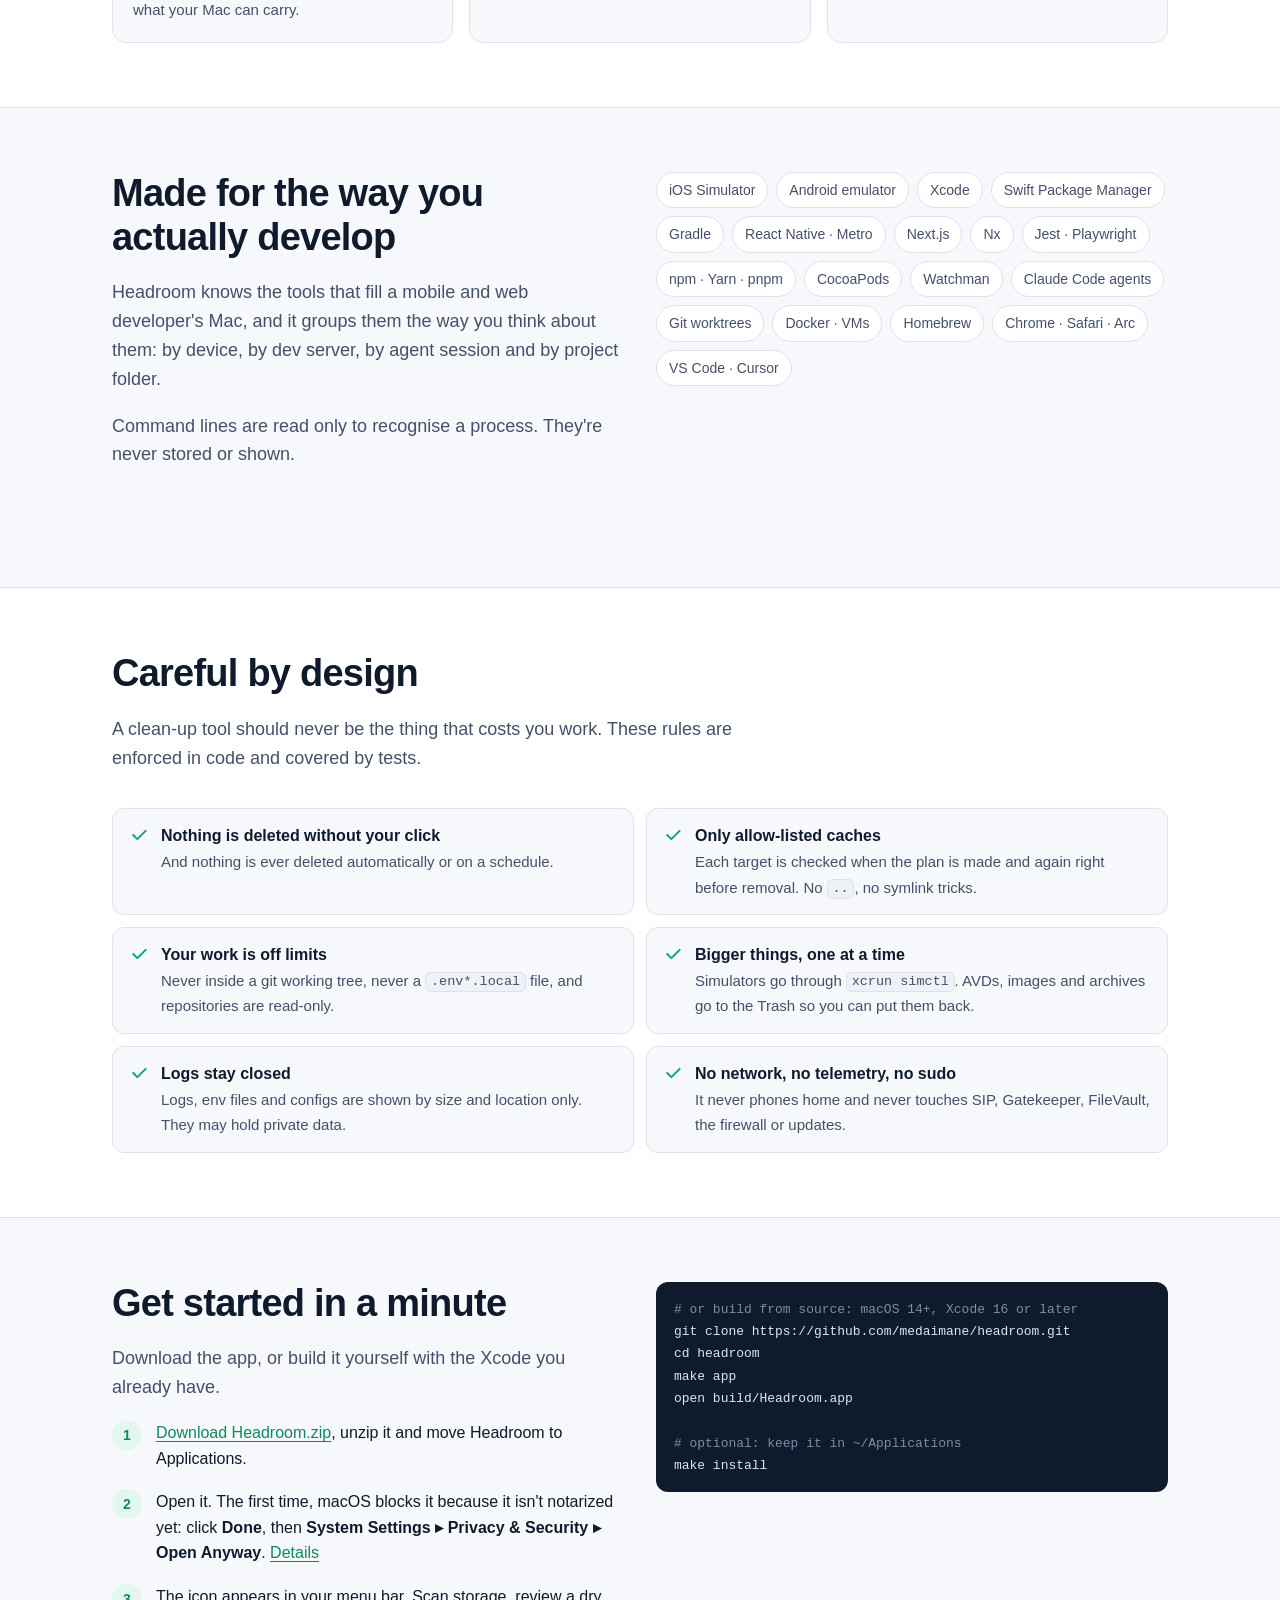
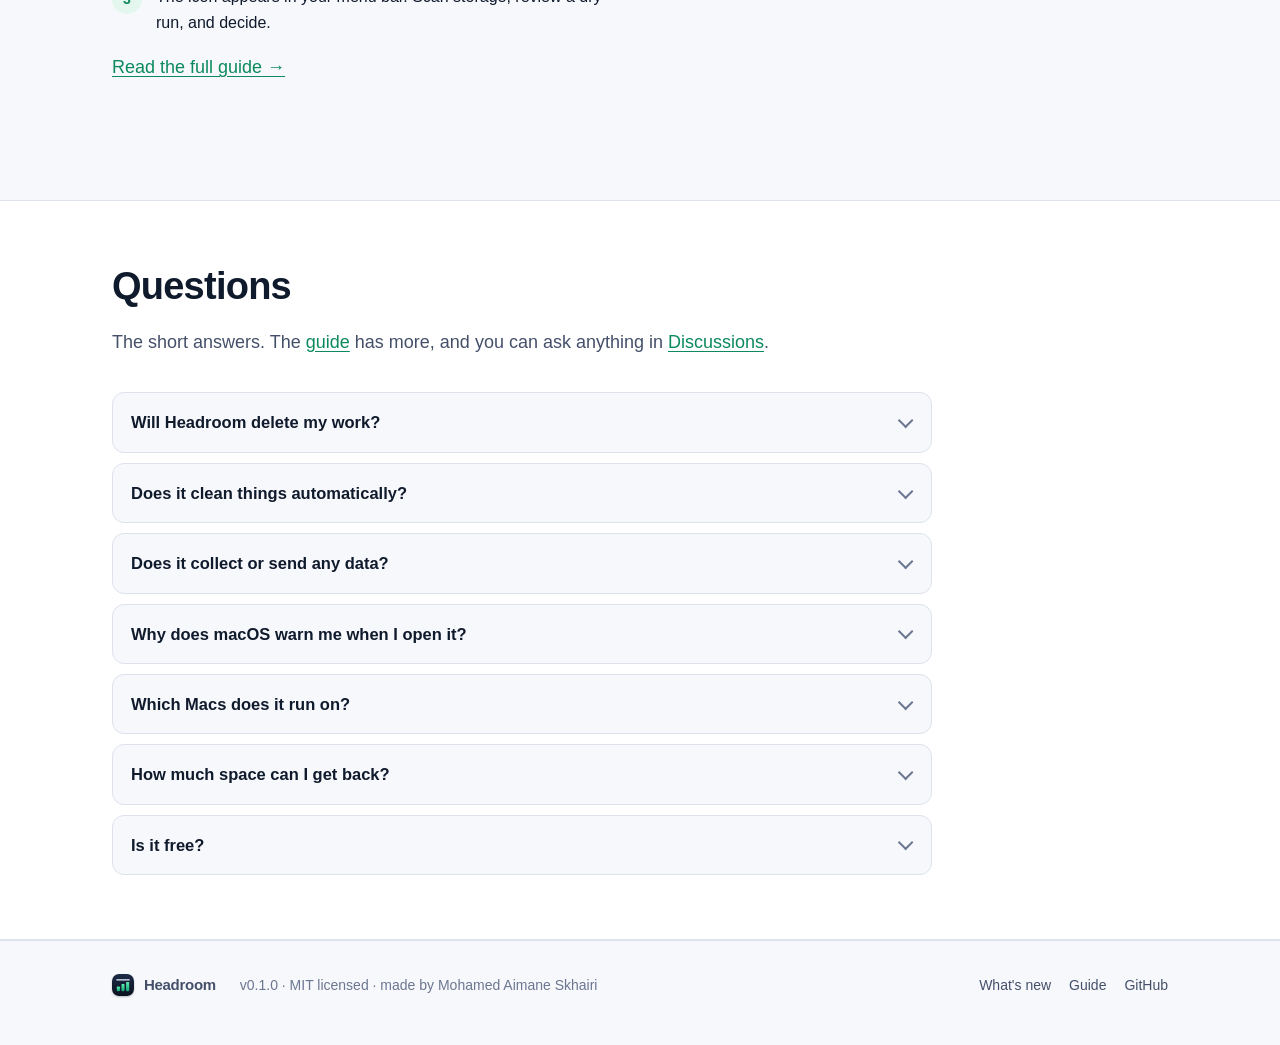
==== commit a9a46c21: "Add social preview image and Discussions links - 1280×640 social preview (make social) used for GitH" ====
--- a/docs/index.html
+++ b/docs/index.html
@@ -9,6 +9,12 @@
   <meta property="og:title" content="Headroom: keep your dev Mac fast">
   <meta property="og:description" content="Disk, memory and dev-cache health for macOS developers. Review-first clean-ups, no telemetry, MIT licensed.">
   <meta property="og:type" content="website">
+  <meta property="og:url" content="https://medaimane.github.io/headroom/">
+  <meta property="og:image" content="https://medaimane.github.io/headroom/assets/social-preview.png">
+  <meta property="og:image:width" content="1280">
+  <meta property="og:image:height" content="640">
+  <meta property="og:image:alt" content="Headroom app icon with the tagline: Keep your dev Mac fast.">
+  <meta name="twitter:card" content="summary_large_image">
   <link rel="icon" href="assets/mark.svg" type="image/svg+xml">
   <link rel="apple-touch-icon" href="assets/icon.svg">
   <link rel="stylesheet" href="assets/site.css">
@@ -177,7 +183,7 @@
       <div class="wrap">
         <div class="section-head">
           <h2>Questions</h2>
-          <p>The short answers. The <a href="guide/#faq">guide</a> has more.</p>
+          <p>The short answers. The <a href="guide/#faq">guide</a> has more, and you can ask anything in <a href="https://github.com/medaimane/headroom/discussions">Discussions</a>.</p>
         </div>
         <div class="faq">
           <details>
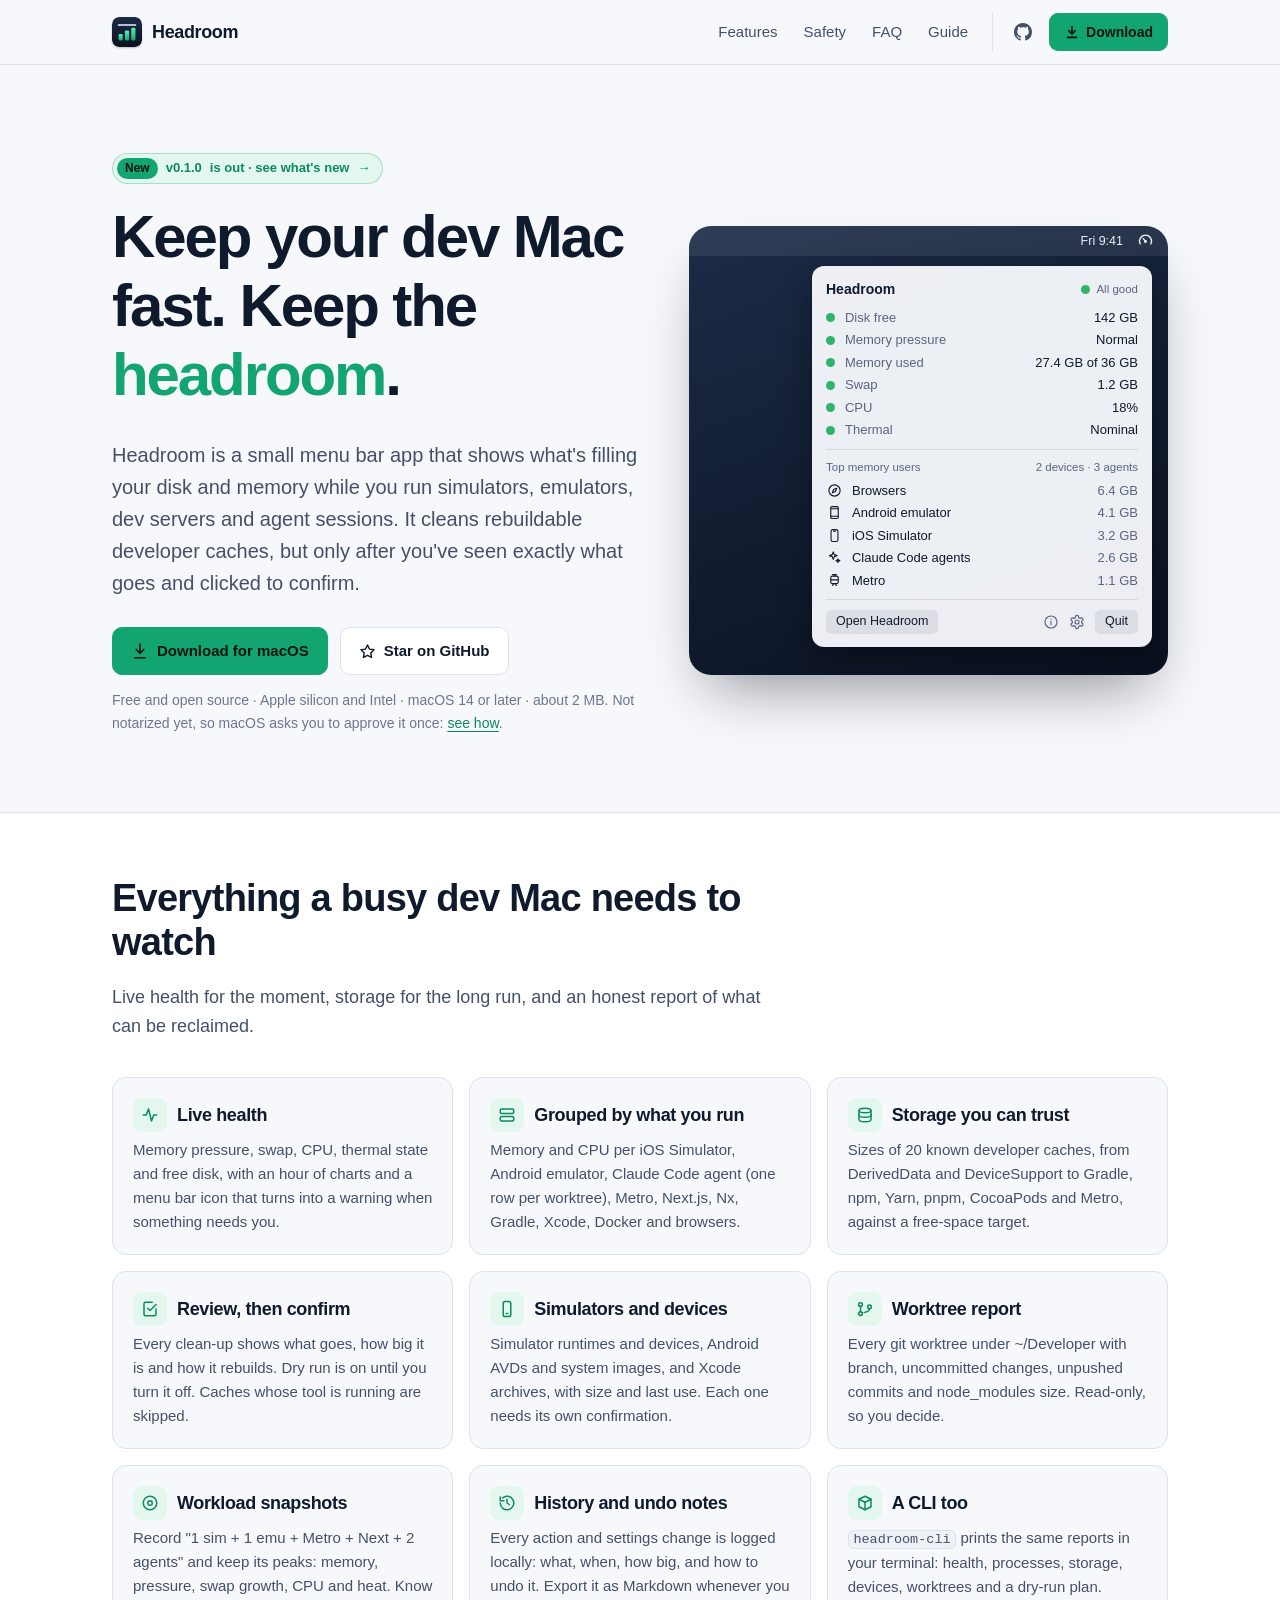
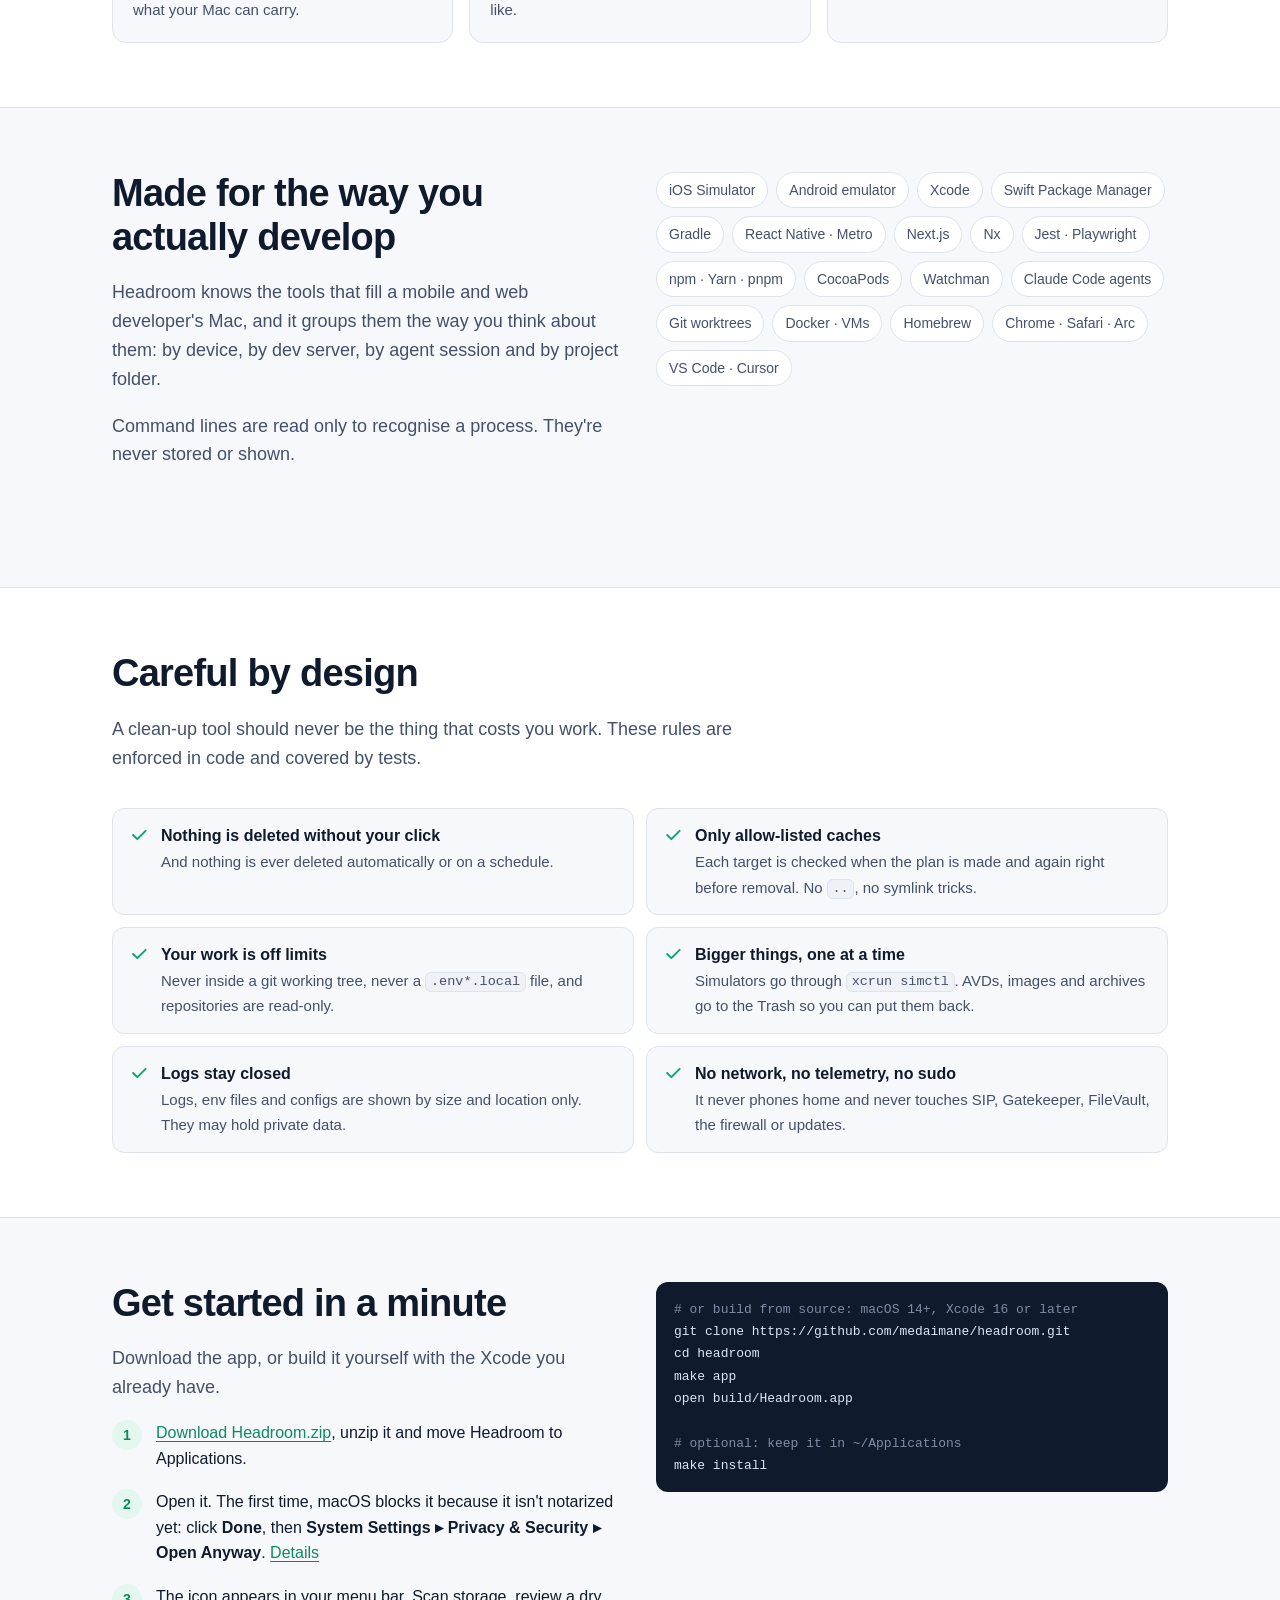
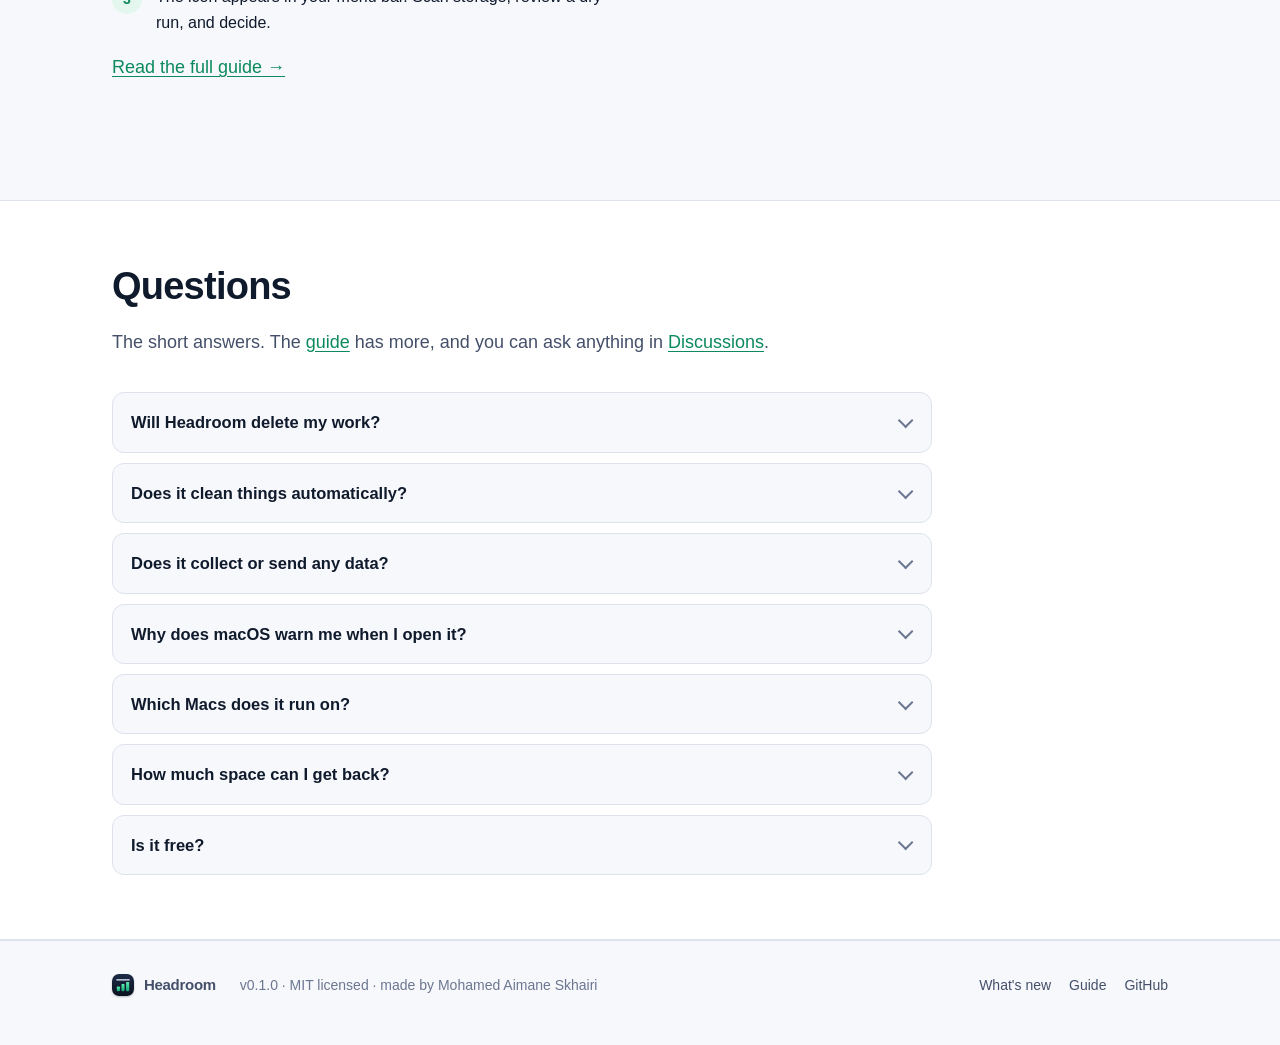
==== commit f4e2d9ea: "Match the landing page panel to the real app - Hero panel mirrors the real menu bar panel: six healt" ====
--- a/docs/index.html
+++ b/docs/index.html
@@ -52,29 +52,32 @@
           <p class="fine">Free and open source · Apple silicon and Intel · macOS 14 or later · about 2 MB. Not notarized yet, so macOS asks you to approve it once: <a href="guide/#first-launch">see how</a>.</p>
         </div>
 
-        <div class="mock" role="img" aria-label="The Headroom menu bar panel showing disk free, memory pressure, swap, CPU and the biggest memory users">
+        <div class="mock" role="img" aria-label="The Headroom menu bar panel: disk free, memory pressure, memory used, swap, CPU and thermal state, then the five biggest memory users grouped by what's running">
           <div class="mock-bar">
             <span>Fri 9:41</span>
-            <img src="assets/mark-mono.svg" alt="">
+            <svg viewBox="0 0 24 24" fill="none" stroke="currentColor" stroke-width="1.8" stroke-linecap="round" stroke-linejoin="round" aria-hidden="true"><path d="M4.5 17a8.5 8.5 0 1 1 15 0"/><path d="M12 13l-3.5-4"/><circle cx="12" cy="13.5" r="1.2" fill="currentColor"/></svg>
           </div>
           <div class="mock-panel">
-            <div class="mock-head">
-              <span>Headroom</span>
-              <span class="ok"><span class="dot"></span>All good</span>
+            <div class="mp-head"><b>Headroom</b><span><i class="sd"></i>All good</span></div>
+            <div class="mp-grid">
+                <i class="sd"></i><span>Disk free</span><span>142 GB</span>
+                <i class="sd"></i><span>Memory pressure</span><span>Normal</span>
+                <i class="sd"></i><span>Memory used</span><span>27.4 GB of 36 GB</span>
+                <i class="sd"></i><span>Swap</span><span>1.2 GB</span>
+                <i class="sd"></i><span>CPU</span><span>18%</span>
+                <i class="sd"></i><span>Thermal</span><span>Nominal</span>
             </div>
-            <div class="tiles">
-              <div class="tile"><span>Disk free</span><b>142 GB</b><div class="meter"><i style="width:72%"></i></div></div>
-              <div class="tile"><span>Memory pressure</span><b>Normal</b><div class="meter"><i style="width:38%"></i></div></div>
-              <div class="tile"><span>Swap</span><b>1.2 GB</b><div class="meter"><i class="warn" style="width:22%"></i></div></div>
-              <div class="tile"><span>CPU</span><b>18%</b><div class="meter"><i style="width:18%"></i></div></div>
+            <hr>
+            <div class="mp-sub"><span>Top memory users</span><span>2 devices · 3 agents</span></div>
+            <div class="mp-groups">
+                <div class="mp-group"><svg viewBox="0 0 24 24" fill="none" stroke="currentColor" stroke-width="1.8" stroke-linecap="round" stroke-linejoin="round" aria-hidden="true"><circle cx="12" cy="12" r="9"/><path d="M15.5 8.5l-2 5-5 2 2-5z"/></svg><span>Browsers</span><span>6.4 GB</span></div>
+                <div class="mp-group"><svg viewBox="0 0 24 24" fill="none" stroke="currentColor" stroke-width="1.8" stroke-linecap="round" stroke-linejoin="round" aria-hidden="true"><rect x="6" y="2.5" width="12" height="19" rx="2"/><path d="M6 6h12M6 18h12"/></svg><span>Android emulator</span><span>4.1 GB</span></div>
+                <div class="mp-group"><svg viewBox="0 0 24 24" fill="none" stroke="currentColor" stroke-width="1.8" stroke-linecap="round" stroke-linejoin="round" aria-hidden="true"><rect x="6.5" y="2.5" width="11" height="19" rx="2.8"/><path d="M10.5 5h3"/></svg><span>iOS Simulator</span><span>3.2 GB</span></div>
+                <div class="mp-group"><svg viewBox="0 0 24 24" fill="none" stroke="currentColor" stroke-width="1.8" stroke-linecap="round" stroke-linejoin="round" aria-hidden="true"><path d="M10 3l1.6 4.4L16 9l-4.4 1.6L10 15l-1.6-4.4L4 9l4.4-1.6z"/><path d="M17.5 14l.8 2.2 2.2.8-2.2.8-.8 2.2-.8-2.2-2.2-.8 2.2-.8z"/></svg><span>Claude Code agents</span><span>2.6 GB</span></div>
+                <div class="mp-group"><svg viewBox="0 0 24 24" fill="none" stroke="currentColor" stroke-width="1.8" stroke-linecap="round" stroke-linejoin="round" aria-hidden="true"><rect x="6" y="5" width="12" height="12" rx="2.5"/><path d="M6 11h12M9 20l1.5-3M15 20l-1.5-3M9 2.5h6M12 2.5V5"/></svg><span>Metro</span><span>1.1 GB</span></div>
             </div>
-            <div class="rows">
-              <div class="row"><span>Browsers</span><span>6.4 GB</span></div>
-              <div class="row"><span>Android emulator</span><span>4.1 GB</span></div>
-              <div class="row"><span>iOS Simulator</span><span>3.2 GB</span></div>
-              <div class="row"><span>Claude Code agents · 3</span><span>2.6 GB</span></div>
-              <div class="row"><span>Metro · Next.js</span><span>1.9 GB</span></div>
-            </div>
+            <hr>
+            <div class="mp-foot"><span class="mp-btn">Open Headroom</span><span class="mp-spacer"></span><svg viewBox="0 0 24 24" fill="none" stroke="currentColor" stroke-width="1.8" stroke-linecap="round" stroke-linejoin="round" aria-hidden="true"><circle cx="12" cy="12" r="9"/><path d="M12 11v5M12 7.6v.1"/></svg><svg viewBox="0 0 24 24" fill="none" stroke="currentColor" stroke-width="1.8" stroke-linecap="round" stroke-linejoin="round" aria-hidden="true"><path d="M12.22 2h-.44a2 2 0 0 0-2 2v.18a2 2 0 0 1-1 1.73l-.43.25a2 2 0 0 1-2 0l-.15-.08a2 2 0 0 0-2.73.73l-.22.38a2 2 0 0 0 .73 2.73l.15.1a2 2 0 0 1 1 1.72v.51a2 2 0 0 1-1 1.74l-.15.09a2 2 0 0 0-.73 2.73l.22.38a2 2 0 0 0 2.73.73l.15-.08a2 2 0 0 1 2 0l.43.25a2 2 0 0 1 1 1.73V20a2 2 0 0 0 2 2h.44a2 2 0 0 0 2-2v-.18a2 2 0 0 1 1-1.73l.43-.25a2 2 0 0 1 2 0l.15.08a2 2 0 0 0 2.73-.73l.22-.39a2 2 0 0 0-.73-2.73l-.15-.08a2 2 0 0 1-1-1.74v-.5a2 2 0 0 1 1-1.74l.15-.09a2 2 0 0 0 .73-2.73l-.22-.38a2 2 0 0 0-2.73-.73l-.15.08a2 2 0 0 1-2 0l-.43-.25a2 2 0 0 1-1-1.73V4a2 2 0 0 0-2-2z"/><circle cx="12" cy="12" r="3"/></svg><span class="mp-btn">Quit</span></div>
           </div>
         </div>
       </div>
@@ -117,7 +120,7 @@
           </article>
           <article class="card">
             <h3><span class="icon"><svg viewBox="0 0 24 24" fill="none" stroke="currentColor" stroke-width="2" stroke-linecap="round" stroke-linejoin="round"><path d="M3 12a9 9 0 1 0 3-6.7"/><path d="M3 4v5h5"/><path d="M12 7v5l3 2"/></svg></span>History and undo notes</h3>
-            <p>Every action is logged locally: what, when, how big, and how to undo it. Export it as Markdown whenever you like.</p>
+            <p>Every action and settings change is logged locally: what, when, how big, and how to undo it. Export it as Markdown whenever you like.</p>
           </article>
           <article class="card">
             <h3><span class="icon"><svg viewBox="0 0 24 24" fill="none" stroke="currentColor" stroke-width="2" stroke-linecap="round" stroke-linejoin="round"><path d="M4 17V7l8-4 8 4v10l-8 4z"/><path d="M4 7l8 4 8-4"/><path d="M12 11v10"/></svg></span>A CLI too</h3>
--- a/docs/assets/site.css
+++ b/docs/assets/site.css
@@ -189,31 +189,51 @@
   overflow: hidden;
 }
 .mock-bar { display: flex; justify-content: flex-end; align-items: center; gap: 14px; height: 30px; padding: 0 14px; background: rgb(255 255 255 / 0.08); color: #e8eef8; font-size: 12.5px; }
-.mock-bar img { width: 16px; height: 16px; filter: invert(1); opacity: 0.95; }
 .mock-panel {
-  width: min(360px, calc(100% - 32px));
+  --mp-bg: rgb(246 248 252 / 0.96);
+  --mp-ink: #0f1a2c;
+  --mp-ink-2: #5b667e;
+  --mp-line: rgb(15 26 44 / 0.1);
+  --mp-btn: rgb(15 26 44 / 0.07);
+  width: min(340px, calc(100% - 32px));
   margin: 10px 16px 0 auto;
-  background: rgb(246 248 252 / 0.97);
-  color: #0f1a2c;
+  background: var(--mp-bg);
+  color: var(--mp-ink);
   border-radius: 12px;
   padding: 14px;
   font-size: 13px;
-  box-shadow: 0 12px 30px rgb(0 0 0 / 0.35);
-}
-.mock-head { display: flex; justify-content: space-between; align-items: center; font-weight: 700; margin-bottom: 10px; }
-.mock-head .ok { font-weight: 600; font-size: 12px; color: #0c8a5d; display: inline-flex; align-items: center; gap: 6px; }
-.dot { width: 8px; height: 8px; border-radius: 50%; background: currentColor; display: inline-block; }
-.tiles { display: grid; grid-template-columns: repeat(2, 1fr); gap: 8px; margin-bottom: 12px; }
-.tile { background: #fff; border: 1px solid #e3e7ef; border-radius: 9px; padding: 8px 10px; }
-.tile b { display: block; font-size: 16px; letter-spacing: -0.01em; }
-.tile span { color: #6b7690; font-size: 11.5px; }
-.meter { height: 6px; background: #e6eaf1; border-radius: 6px; margin-top: 6px; overflow: hidden; }
-.meter i { display: block; height: 100%; background: #12a571; border-radius: 6px; }
-.meter i.warn { background: #c98a12; }
-.rows { border-top: 1px solid #e3e7ef; padding-top: 8px; }
-.row { display: flex; justify-content: space-between; padding: 3px 0; }
-.row span:first-child { color: #44506a; }
-.row span:last-child { font-variant-numeric: tabular-nums; font-weight: 600; }
+  line-height: 1.35;
+  box-shadow: 0 12px 30px rgb(0 0 0 / 0.35), 0 0 0 0.5px rgb(0 0 0 / 0.2);
+  -webkit-backdrop-filter: blur(20px);
+  backdrop-filter: blur(20px);
+}
+.mock-panel .sd { width: 9px; height: 9px; border-radius: 50%; background: #2fb36d; display: inline-block; }
+.mock-panel hr { border: 0; border-top: 1px solid var(--mp-line); margin: 10px 0; }
+.mp-head { display: flex; justify-content: space-between; align-items: center; margin-bottom: 10px; }
+.mp-head b { font-size: 14px; }
+.mp-head span { display: inline-flex; align-items: center; gap: 6px; font-size: 11.5px; color: var(--mp-ink-2); }
+.mp-grid { display: grid; grid-template-columns: 9px auto 1fr; align-items: center; column-gap: 10px; row-gap: 5px; }
+.mp-grid span:nth-of-type(2n+1) { color: var(--mp-ink-2); }
+.mp-grid span:nth-of-type(2n) { text-align: right; font-variant-numeric: tabular-nums; }
+.mp-sub { display: flex; justify-content: space-between; font-size: 11.5px; color: var(--mp-ink-2); margin-bottom: 6px; }
+.mp-groups { display: grid; gap: 5px; }
+.mp-group { display: grid; grid-template-columns: 18px 1fr auto; align-items: center; gap: 8px; }
+.mp-group svg { width: 15px; height: 15px; justify-self: center; }
+.mp-group span:last-child { color: var(--mp-ink-2); font-variant-numeric: tabular-nums; }
+.mp-foot { display: flex; align-items: center; gap: 10px; }
+.mp-foot svg { width: 16px; height: 16px; color: var(--mp-ink-2); }
+.mp-spacer { flex: 1; }
+.mp-btn { background: var(--mp-btn); border-radius: 6px; padding: 3px 10px; font-size: 12.5px; box-shadow: 0 0.5px 1px rgb(0 0 0 / 0.15); }
+.mock-bar svg { width: 17px; height: 17px; }
+
+@media (prefers-color-scheme: dark) {
+  :root:not([data-theme="light"]) .mock-panel {
+    --mp-bg: rgb(36 40 50 / 0.94); --mp-ink: #eef2f8; --mp-ink-2: #a4adbf; --mp-line: rgb(255 255 255 / 0.1); --mp-btn: rgb(255 255 255 / 0.12);
+  }
+}
+:root[data-theme="dark"] .mock-panel {
+  --mp-bg: rgb(36 40 50 / 0.94); --mp-ink: #eef2f8; --mp-ink-2: #a4adbf; --mp-line: rgb(255 255 255 / 0.1); --mp-btn: rgb(255 255 255 / 0.12);
+}
 
 /* Sections */
 section.band { padding: 64px 0; }
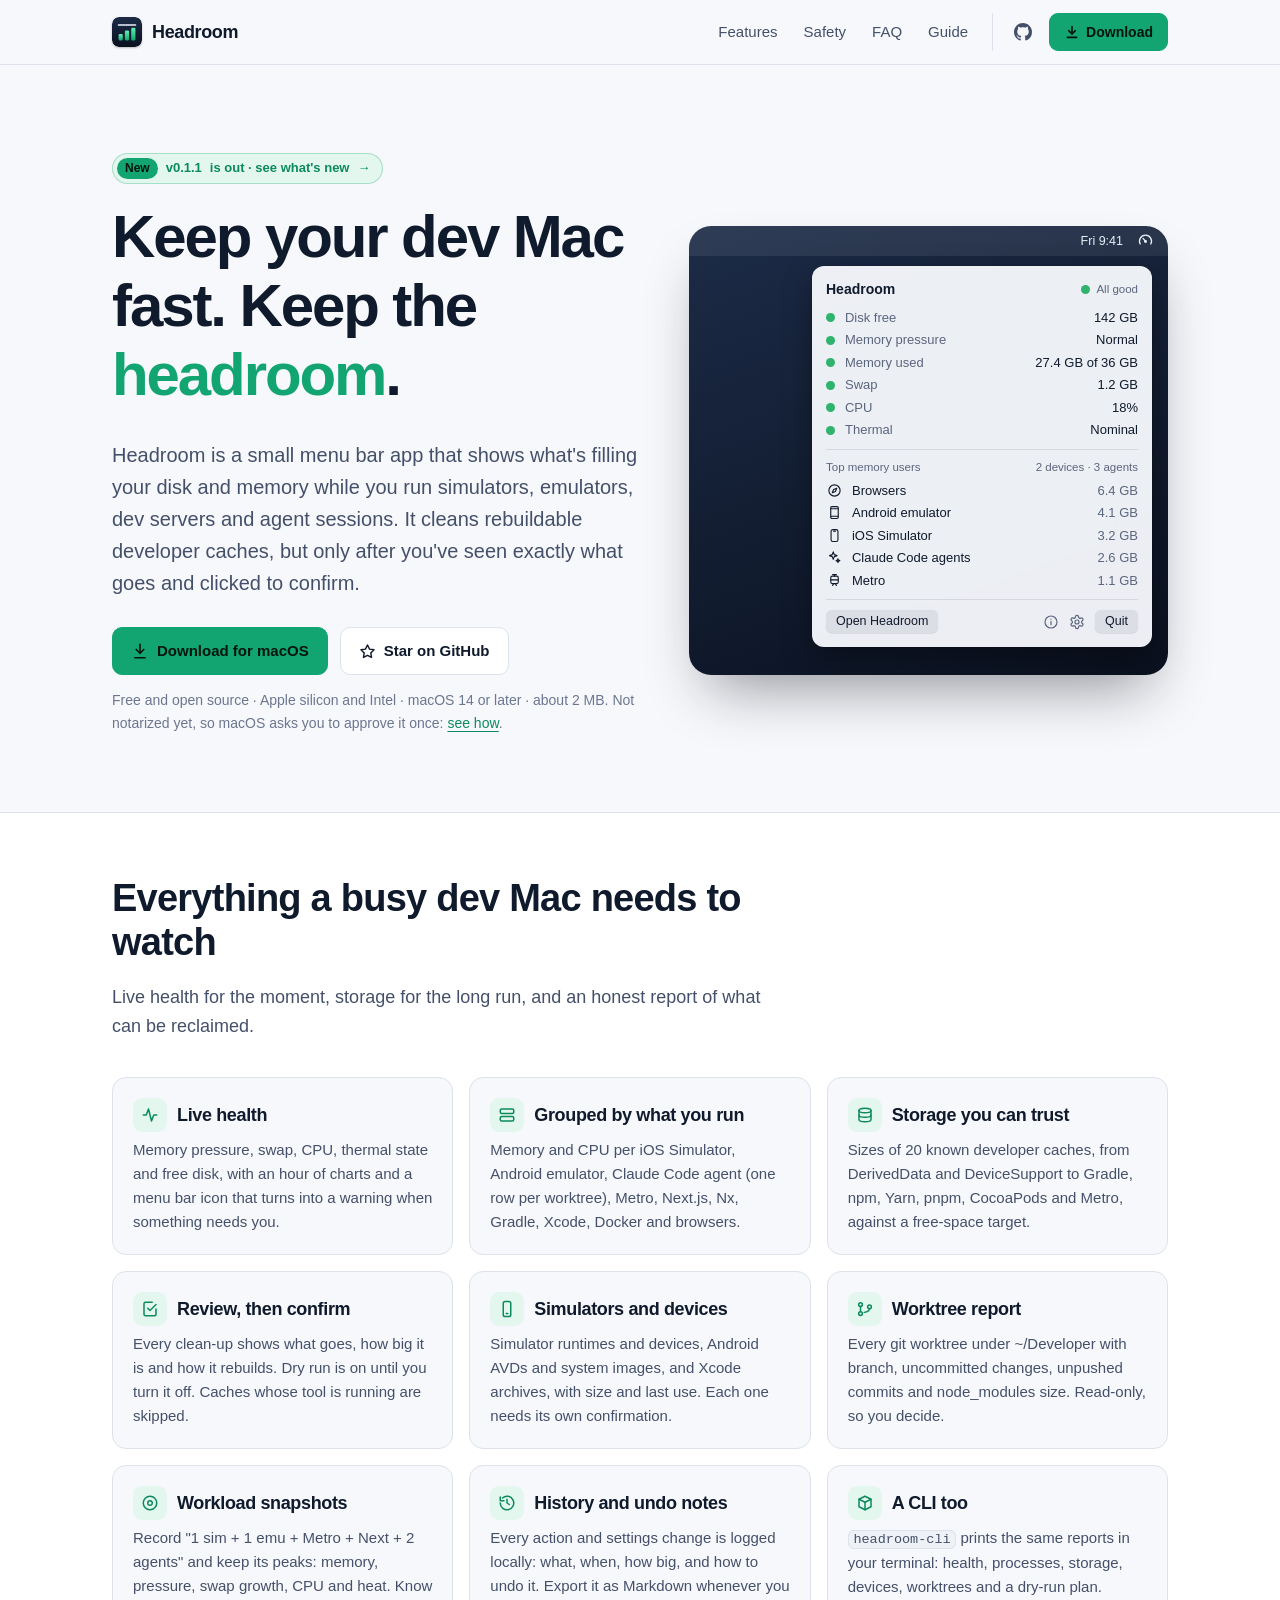
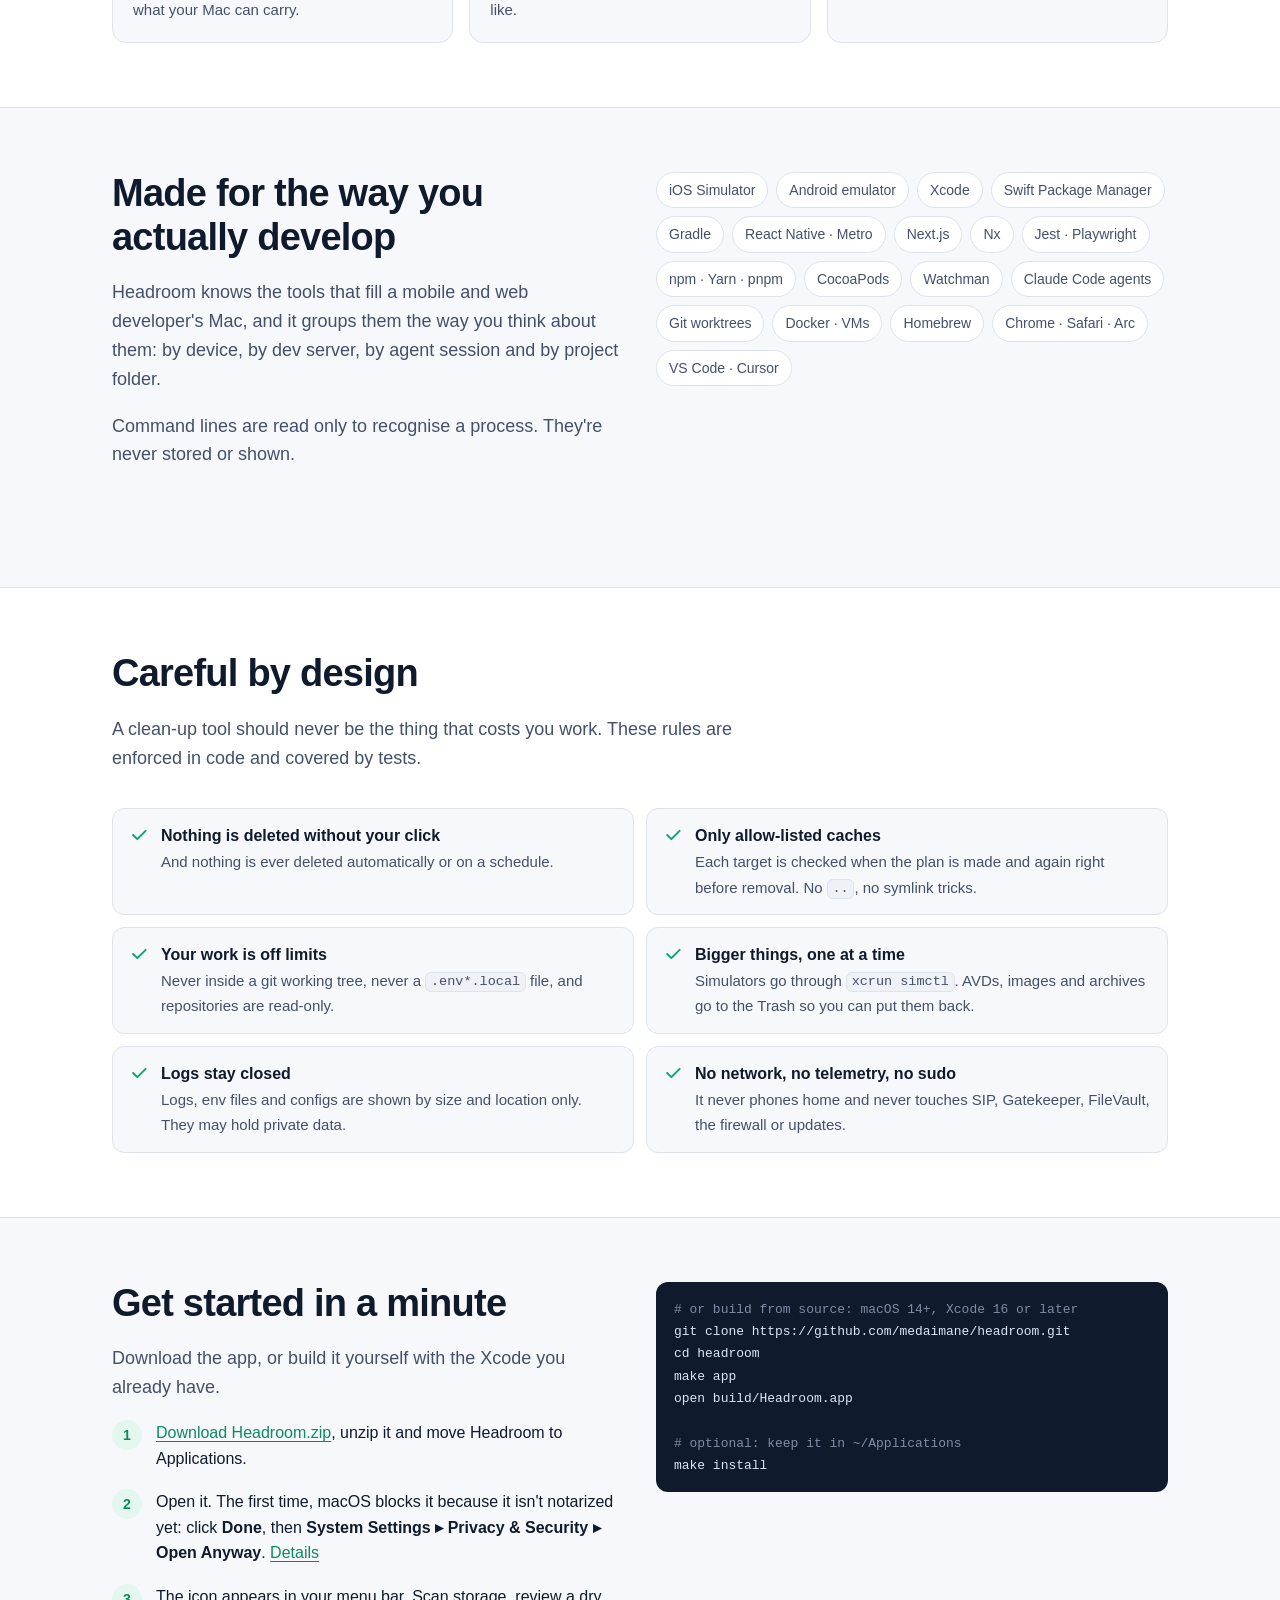
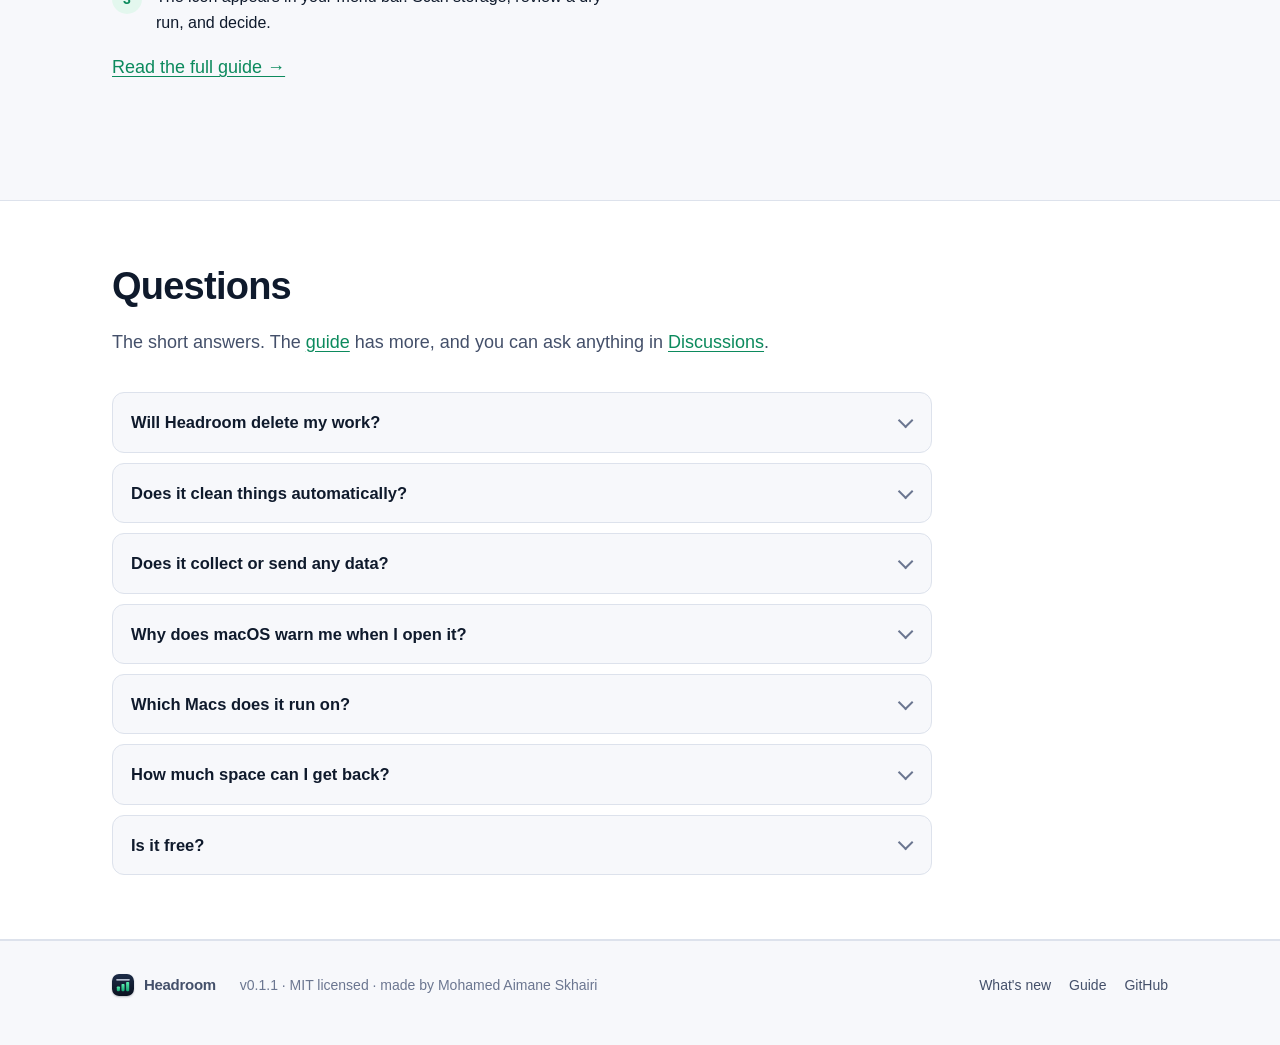
==== commit b1684978: "Release 0.1.1 - Version 0.1.1 (build 2) - CHANGELOG: date the release and add compare links - Websit" ====
--- a/docs/index.html
+++ b/docs/index.html
@@ -42,7 +42,7 @@
     <section class="hero">
       <div class="wrap">
         <div>
-          <a class="eyebrow" href="https://github.com/medaimane/headroom/blob/main/CHANGELOG.md"><span class="eyebrow-tag">New</span><span class="version" data-version="0.1.0">v0.1.0</span> is out · see what's new<span aria-hidden="true">→</span></a>
+          <a class="eyebrow" href="https://github.com/medaimane/headroom/blob/main/CHANGELOG.md"><span class="eyebrow-tag">New</span><span class="version" data-version="0.1.1">v0.1.1</span> is out · see what's new<span aria-hidden="true">→</span></a>
           <h1>Keep your dev Mac fast. Keep the <span class="room">headroom</span>.</h1>
           <p class="lede">Headroom is a small menu bar app that shows what's filling your disk and memory while you run simulators, emulators, dev servers and agent sessions. It cleans rebuildable developer caches, but only after you've seen exactly what goes and clicked to confirm.</p>
           <div class="cta">
@@ -225,7 +225,7 @@
   <footer class="site-footer">
     <div class="wrap">
       <a class="brand" href="./"><img src="assets/mark.svg" alt="">Headroom</a>
-      <span><span class="version" data-version="0.1.0">v0.1.0</span> · MIT licensed · made by Mohamed Aimane Skhairi</span>
+      <span><span class="version" data-version="0.1.1">v0.1.1</span> · MIT licensed · made by Mohamed Aimane Skhairi</span>
       <nav aria-label="Footer">
         <a href="https://github.com/medaimane/headroom/blob/main/CHANGELOG.md">What's new</a>
         <a href="guide/">Guide</a>
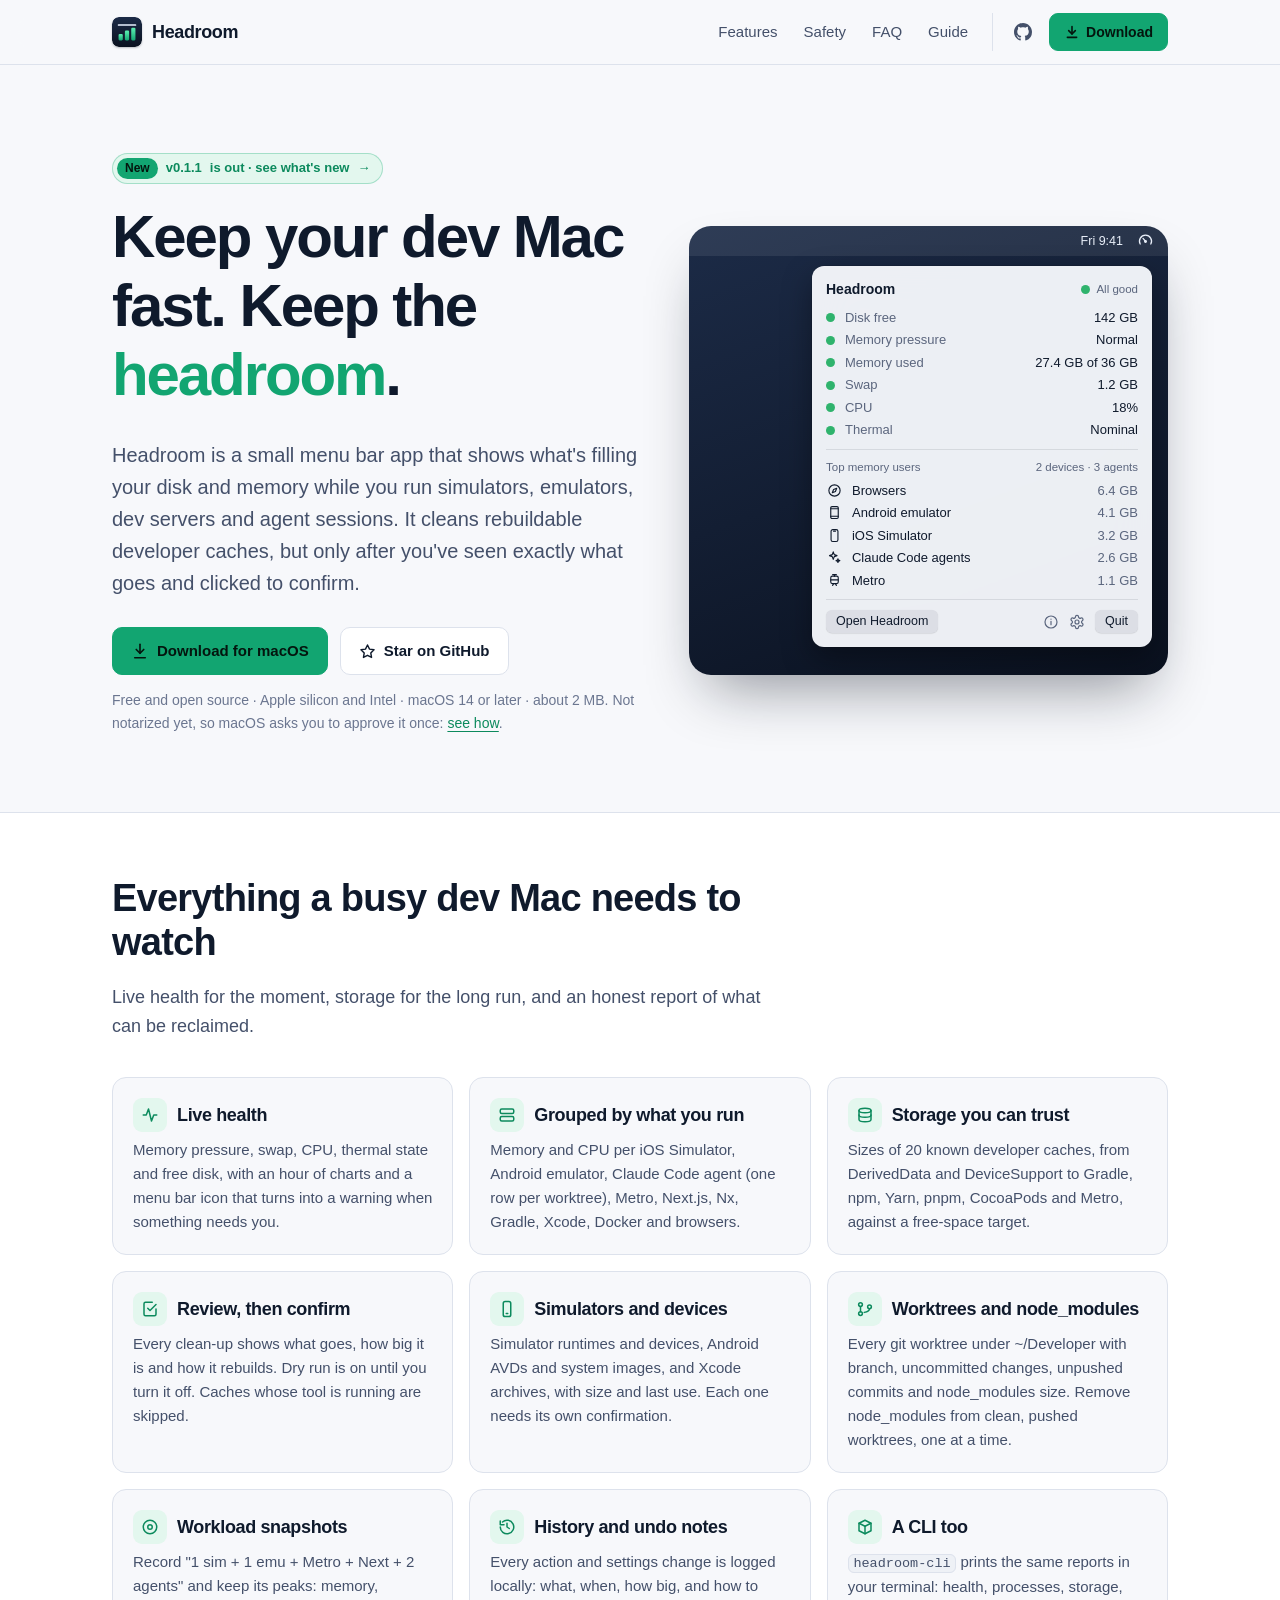
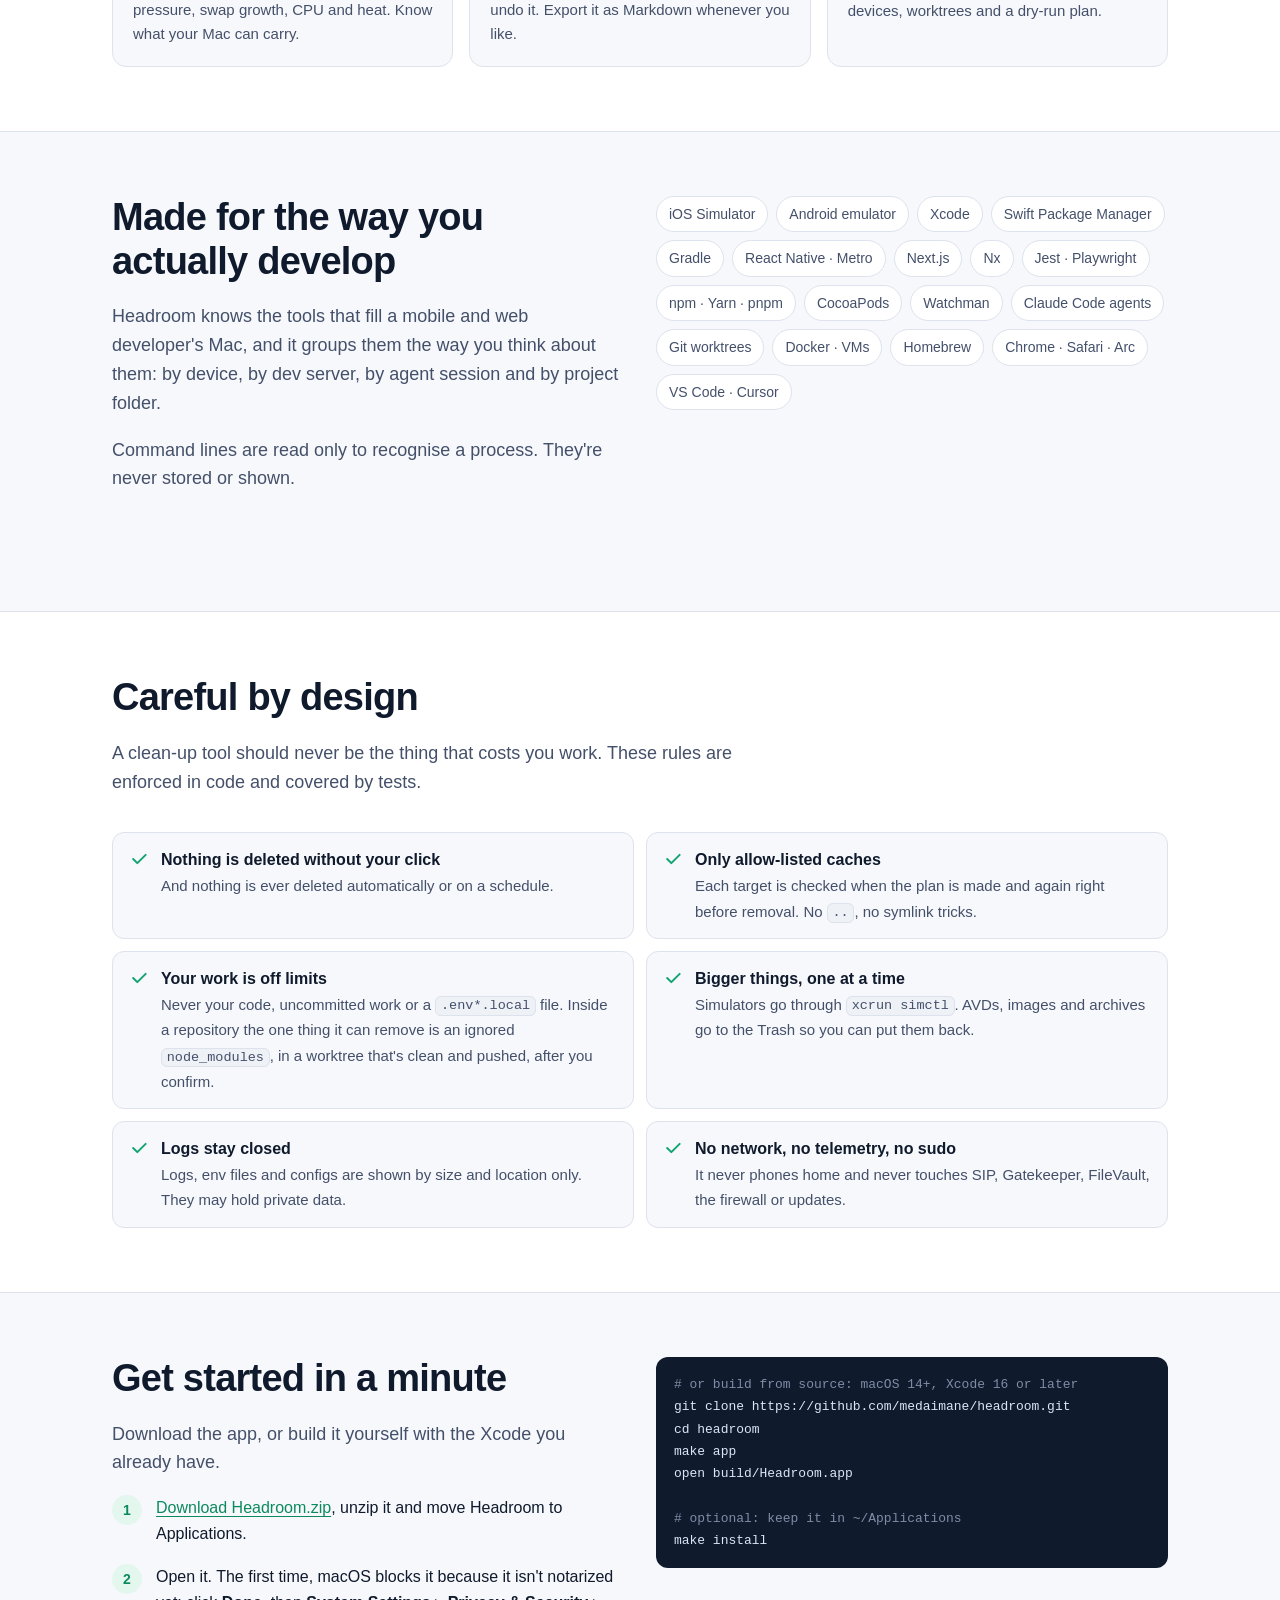
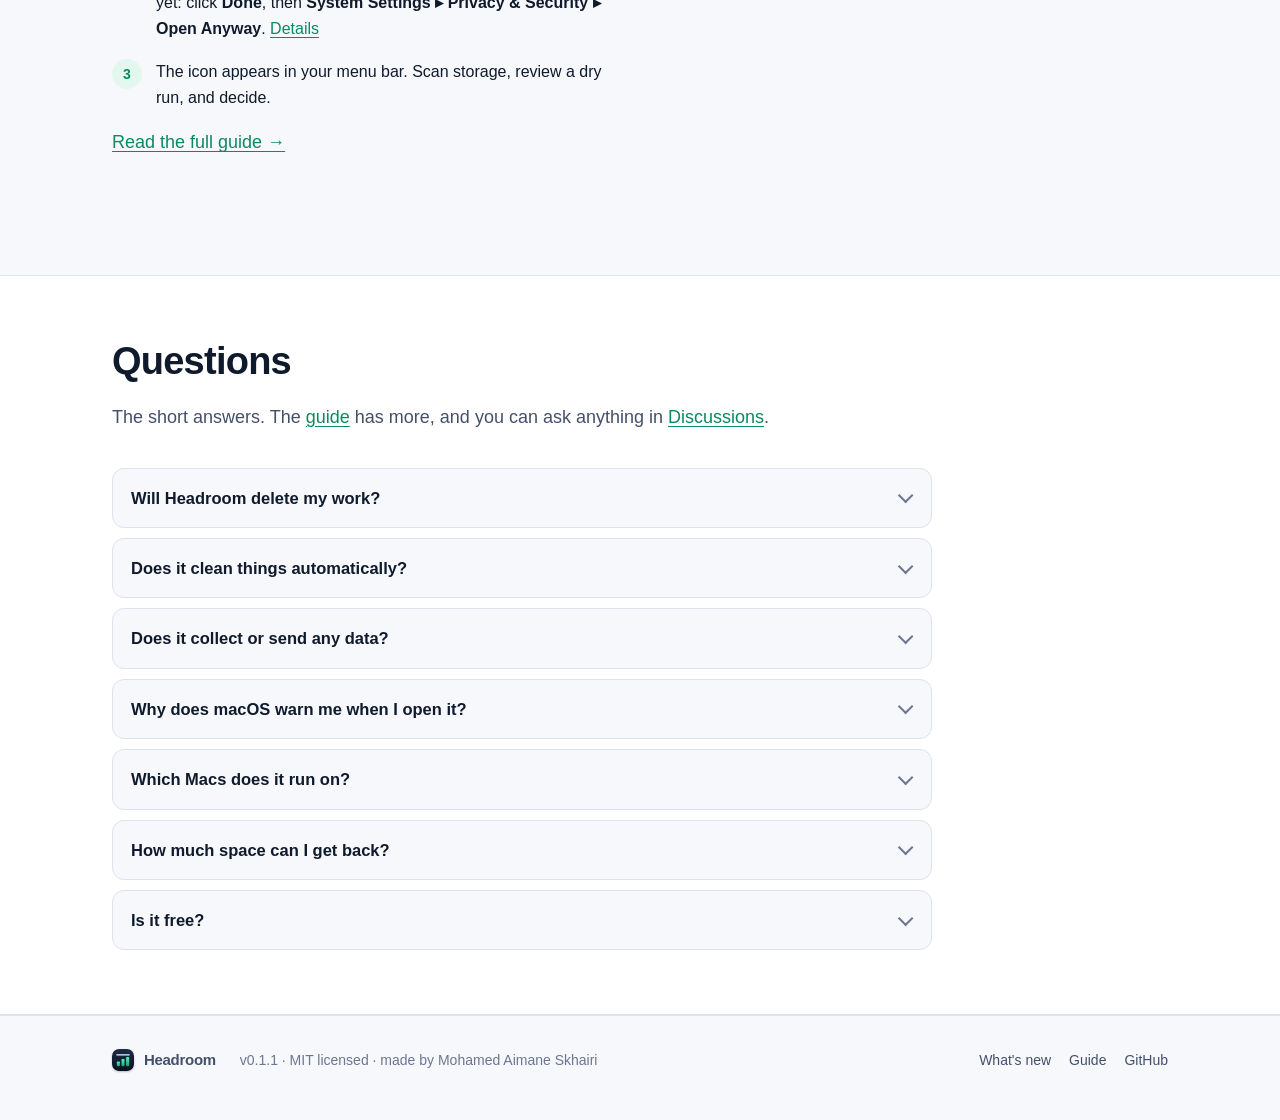
==== commit 35382277: "Remove node_modules from clean, pushed worktrees - NodeModulesCleanup: the one exception to "never i" ====
--- a/docs/index.html
+++ b/docs/index.html
@@ -111,8 +111,8 @@
             <p>Simulator runtimes and devices, Android AVDs and system images, and Xcode archives, with size and last use. Each one needs its own confirmation.</p>
           </article>
           <article class="card">
-            <h3><span class="icon"><svg viewBox="0 0 24 24" fill="none" stroke="currentColor" stroke-width="2" stroke-linecap="round" stroke-linejoin="round"><circle cx="6" cy="6" r="2.5"/><circle cx="6" cy="18" r="2.5"/><circle cx="18" cy="9" r="2.5"/><path d="M6 8.5v7"/><path d="M18 11.5c0 3-3 4-7 5"/></svg></span>Worktree report</h3>
-            <p>Every git worktree under ~/Developer with branch, uncommitted changes, unpushed commits and node_modules size. Read-only, so you decide.</p>
+            <h3><span class="icon"><svg viewBox="0 0 24 24" fill="none" stroke="currentColor" stroke-width="2" stroke-linecap="round" stroke-linejoin="round"><circle cx="6" cy="6" r="2.5"/><circle cx="6" cy="18" r="2.5"/><circle cx="18" cy="9" r="2.5"/><path d="M6 8.5v7"/><path d="M18 11.5c0 3-3 4-7 5"/></svg></span>Worktrees and node_modules</h3>
+            <p>Every git worktree under ~/Developer with branch, uncommitted changes, unpushed commits and node_modules size. Remove node_modules from clean, pushed worktrees, one at a time.</p>
           </article>
           <article class="card">
             <h3><span class="icon"><svg viewBox="0 0 24 24" fill="none" stroke="currentColor" stroke-width="2" stroke-linecap="round" stroke-linejoin="round"><circle cx="12" cy="12" r="9"/><circle cx="12" cy="12" r="3"/></svg></span>Workload snapshots</h3>
@@ -152,7 +152,7 @@
         <ul class="rules">
           <li><svg viewBox="0 0 24 24" fill="none" stroke="currentColor" stroke-width="2.4" stroke-linecap="round" stroke-linejoin="round"><path d="M5 12l5 5L20 7"/></svg><div><b>Nothing is deleted without your click</b><span>And nothing is ever deleted automatically or on a schedule.</span></div></li>
           <li><svg viewBox="0 0 24 24" fill="none" stroke="currentColor" stroke-width="2.4" stroke-linecap="round" stroke-linejoin="round"><path d="M5 12l5 5L20 7"/></svg><div><b>Only allow-listed caches</b><span>Each target is checked when the plan is made and again right before removal. No <code>..</code>, no symlink tricks.</span></div></li>
-          <li><svg viewBox="0 0 24 24" fill="none" stroke="currentColor" stroke-width="2.4" stroke-linecap="round" stroke-linejoin="round"><path d="M5 12l5 5L20 7"/></svg><div><b>Your work is off limits</b><span>Never inside a git working tree, never a <code>.env*.local</code> file, and repositories are read-only.</span></div></li>
+          <li><svg viewBox="0 0 24 24" fill="none" stroke="currentColor" stroke-width="2.4" stroke-linecap="round" stroke-linejoin="round"><path d="M5 12l5 5L20 7"/></svg><div><b>Your work is off limits</b><span>Never your code, uncommitted work or a <code>.env*.local</code> file. Inside a repository the one thing it can remove is an ignored <code>node_modules</code>, in a worktree that's clean and pushed, after you confirm.</span></div></li>
           <li><svg viewBox="0 0 24 24" fill="none" stroke="currentColor" stroke-width="2.4" stroke-linecap="round" stroke-linejoin="round"><path d="M5 12l5 5L20 7"/></svg><div><b>Bigger things, one at a time</b><span>Simulators go through <code>xcrun simctl</code>. AVDs, images and archives go to the Trash so you can put them back.</span></div></li>
           <li><svg viewBox="0 0 24 24" fill="none" stroke="currentColor" stroke-width="2.4" stroke-linecap="round" stroke-linejoin="round"><path d="M5 12l5 5L20 7"/></svg><div><b>Logs stay closed</b><span>Logs, env files and configs are shown by size and location only. They may hold private data.</span></div></li>
           <li><svg viewBox="0 0 24 24" fill="none" stroke="currentColor" stroke-width="2.4" stroke-linecap="round" stroke-linejoin="round"><path d="M5 12l5 5L20 7"/></svg><div><b>No network, no telemetry, no sudo</b><span>It never phones home and never touches SIP, Gatekeeper, FileVault, the firewall or updates.</span></div></li>
@@ -191,7 +191,7 @@
         <div class="faq">
           <details>
             <summary>Will Headroom delete my work?</summary>
-            <p>No. It only cleans developer caches from a fixed list, all of which their tools rebuild by themselves. It never touches anything inside a git working tree or any <code>.env*.local</code> file. Every clean-up first shows what goes, how big it is and how it rebuilds, and waits for your click. Dry run is on until you turn it off.</p>
+            <p>No. It only cleans developer caches from a fixed list, all of which their tools rebuild by themselves. It never touches your code, uncommitted work or any <code>.env*.local</code> file. Inside a repository, the only thing it can remove is a <code>node_modules</code> folder that git ignores, in a worktree that's clean and pushed with nothing running from it, and only after you confirm. Every clean-up first shows what goes, how big it is and how it rebuilds, and waits for your click. Dry run is on until you turn it off.</p>
           </details>
           <details>
             <summary>Does it clean things automatically?</summary>
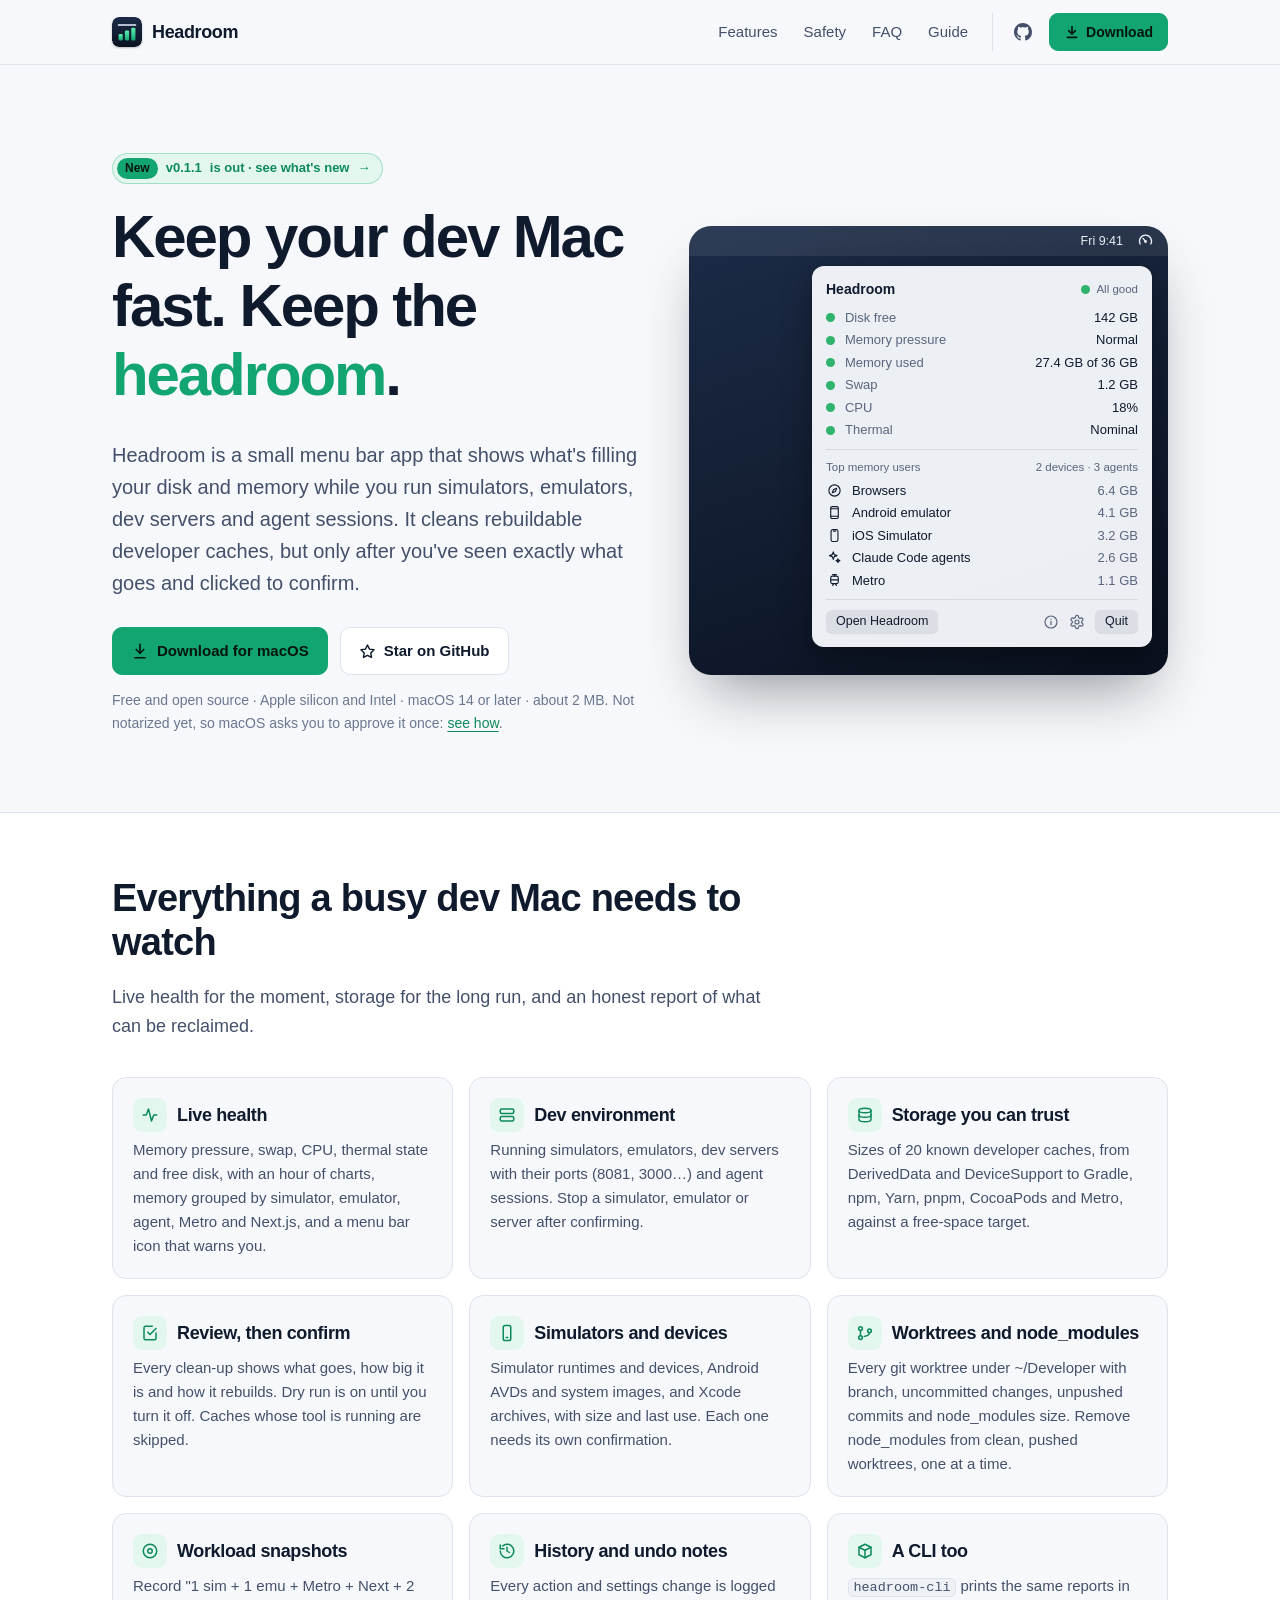
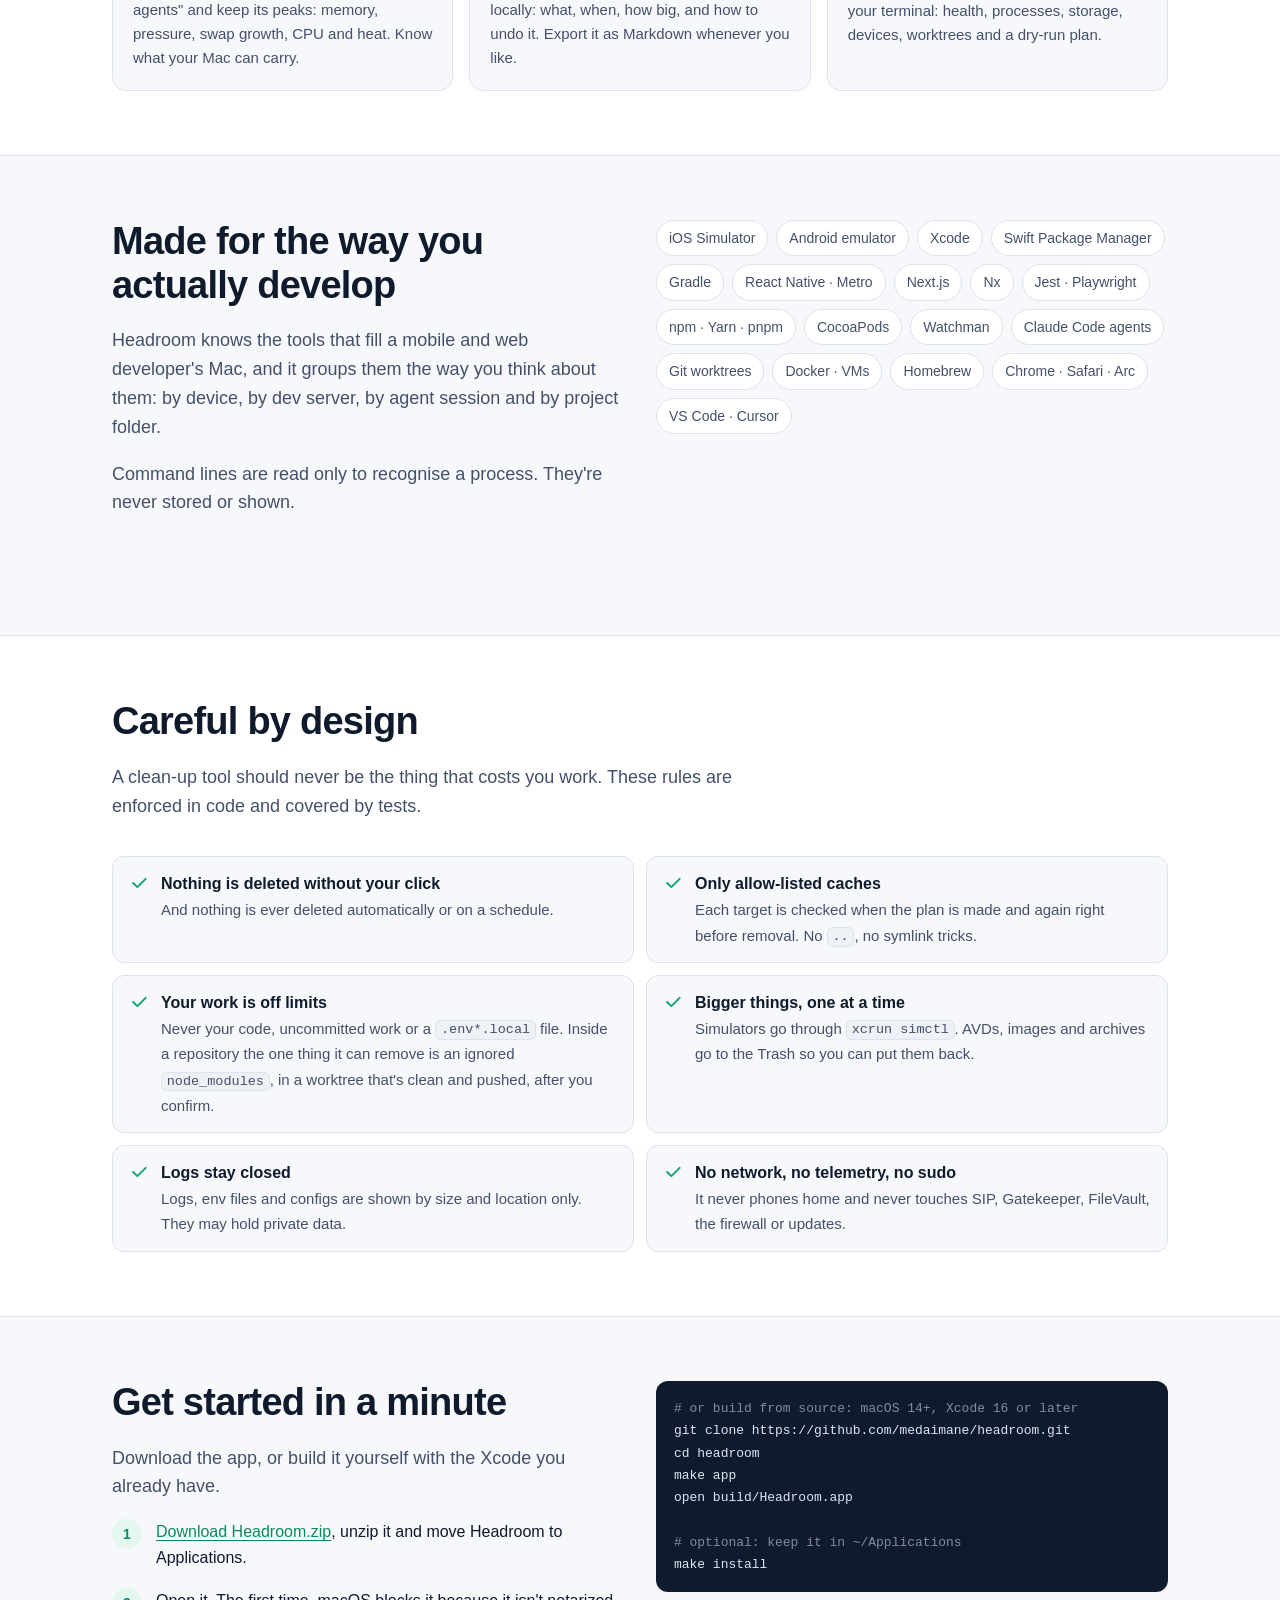
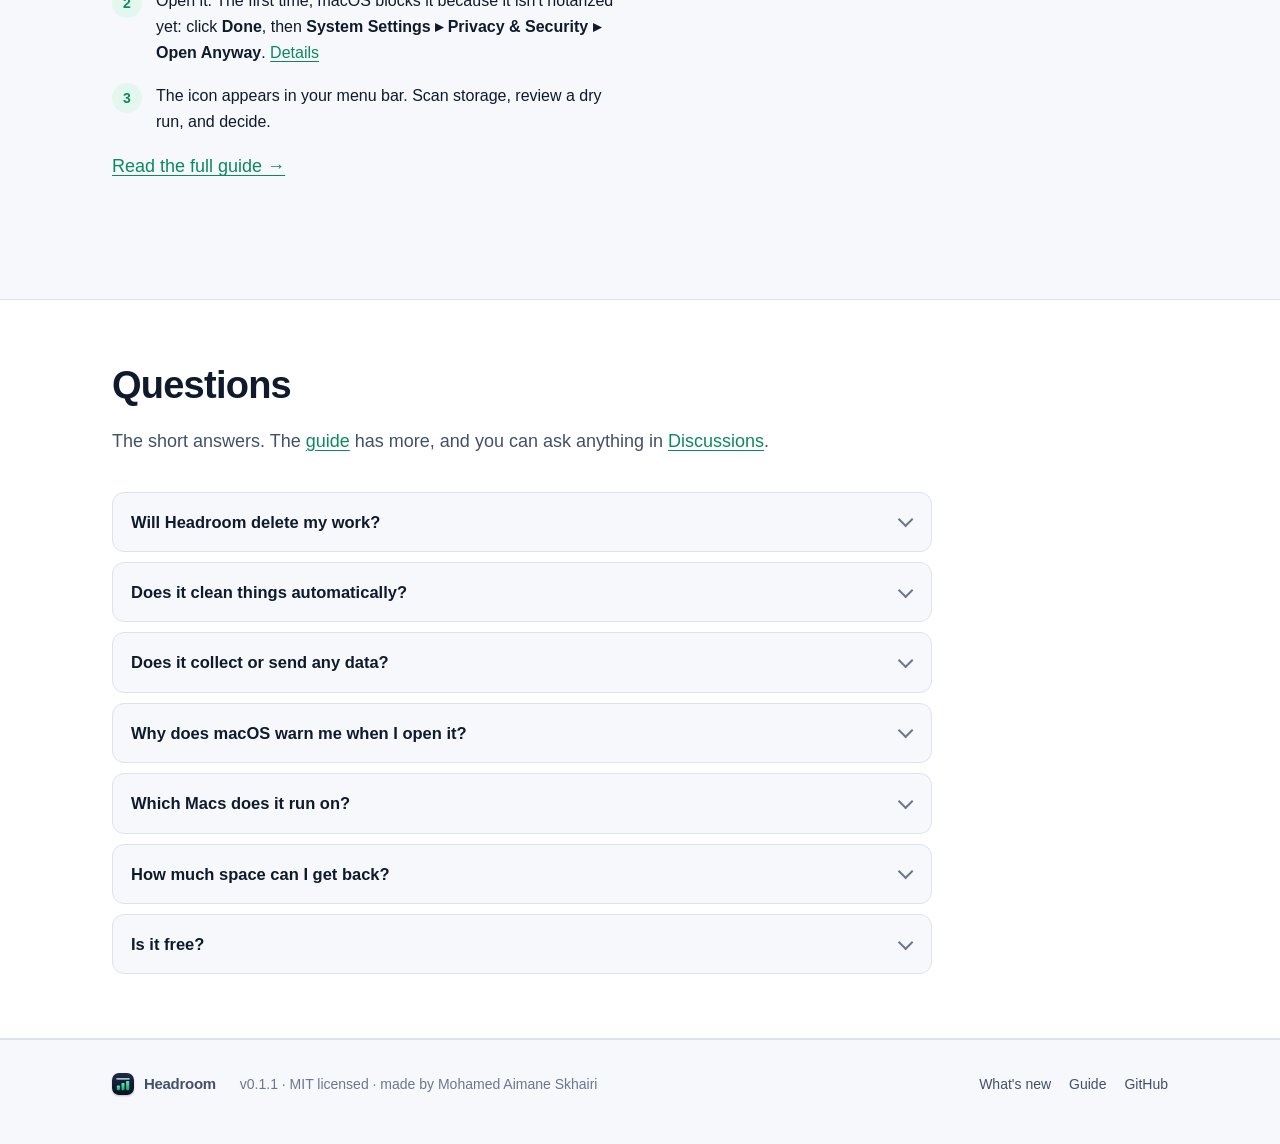
==== commit 71fa7030: "Add the Dev environment page with confirmed stops - Booted simulators, running emulators, dev server" ====
--- a/docs/index.html
+++ b/docs/index.html
@@ -92,11 +92,11 @@
         <div class="grid three">
           <article class="card">
             <h3><span class="icon"><svg viewBox="0 0 24 24" fill="none" stroke="currentColor" stroke-width="2" stroke-linecap="round" stroke-linejoin="round"><path d="M3 12h4l3-8 4 16 3-8h4"/></svg></span>Live health</h3>
-            <p>Memory pressure, swap, CPU, thermal state and free disk, with an hour of charts and a menu bar icon that turns into a warning when something needs you.</p>
-          </article>
-          <article class="card">
-            <h3><span class="icon"><svg viewBox="0 0 24 24" fill="none" stroke="currentColor" stroke-width="2" stroke-linecap="round" stroke-linejoin="round"><rect x="3" y="4" width="18" height="6" rx="2"/><rect x="3" y="14" width="18" height="6" rx="2"/></svg></span>Grouped by what you run</h3>
-            <p>Memory and CPU per iOS Simulator, Android emulator, Claude Code agent (one row per worktree), Metro, Next.js, Nx, Gradle, Xcode, Docker and browsers.</p>
+            <p>Memory pressure, swap, CPU, thermal state and free disk, with an hour of charts, memory grouped by simulator, emulator, agent, Metro and Next.js, and a menu bar icon that warns you.</p>
+          </article>
+          <article class="card">
+            <h3><span class="icon"><svg viewBox="0 0 24 24" fill="none" stroke="currentColor" stroke-width="2" stroke-linecap="round" stroke-linejoin="round"><rect x="3" y="4" width="18" height="6" rx="2"/><rect x="3" y="14" width="18" height="6" rx="2"/></svg></span>Dev environment</h3>
+            <p>Running simulators, emulators, dev servers with their ports (8081, 3000…) and agent sessions. Stop a simulator, emulator or server after confirming.</p>
           </article>
           <article class="card">
             <h3><span class="icon"><svg viewBox="0 0 24 24" fill="none" stroke="currentColor" stroke-width="2" stroke-linecap="round" stroke-linejoin="round"><ellipse cx="12" cy="6" rx="8" ry="3"/><path d="M4 6v12c0 1.7 3.6 3 8 3s8-1.3 8-3V6"/><path d="M4 12c0 1.7 3.6 3 8 3s8-1.3 8-3"/></svg></span>Storage you can trust</h3>
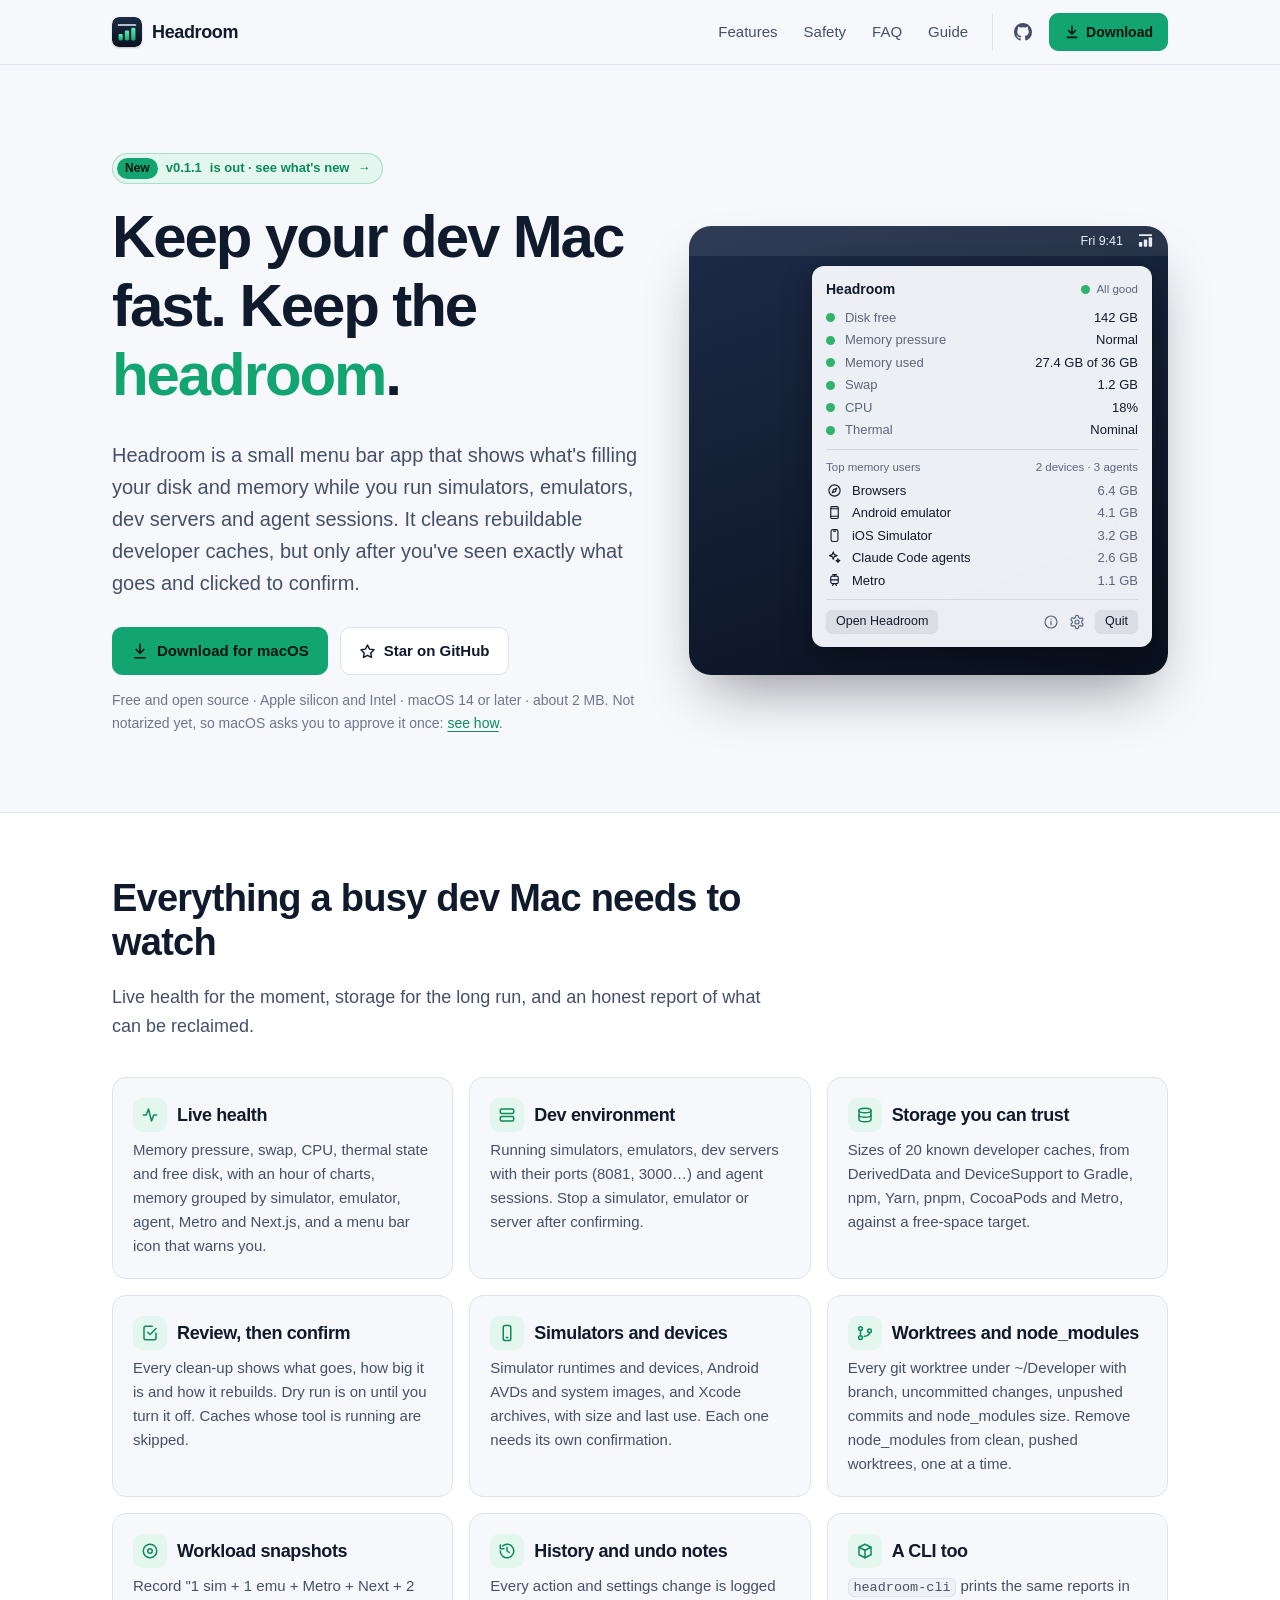
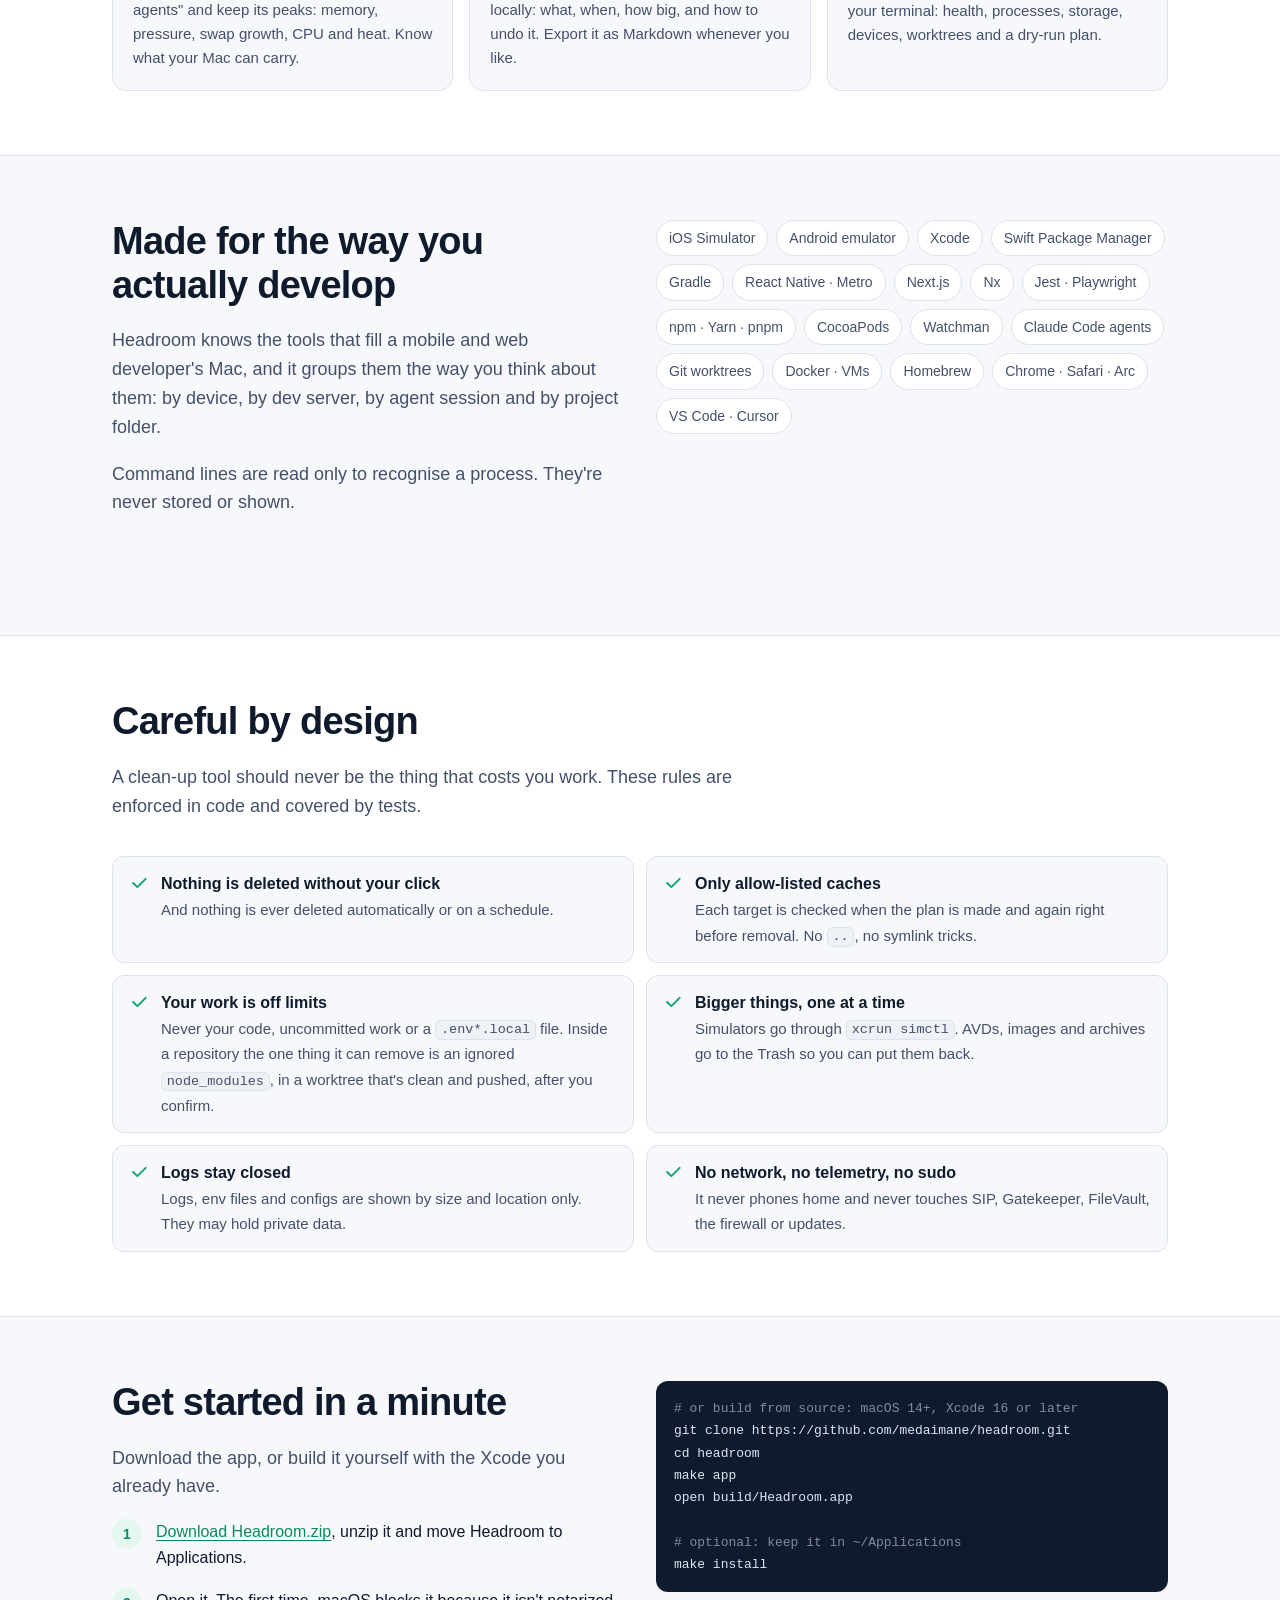
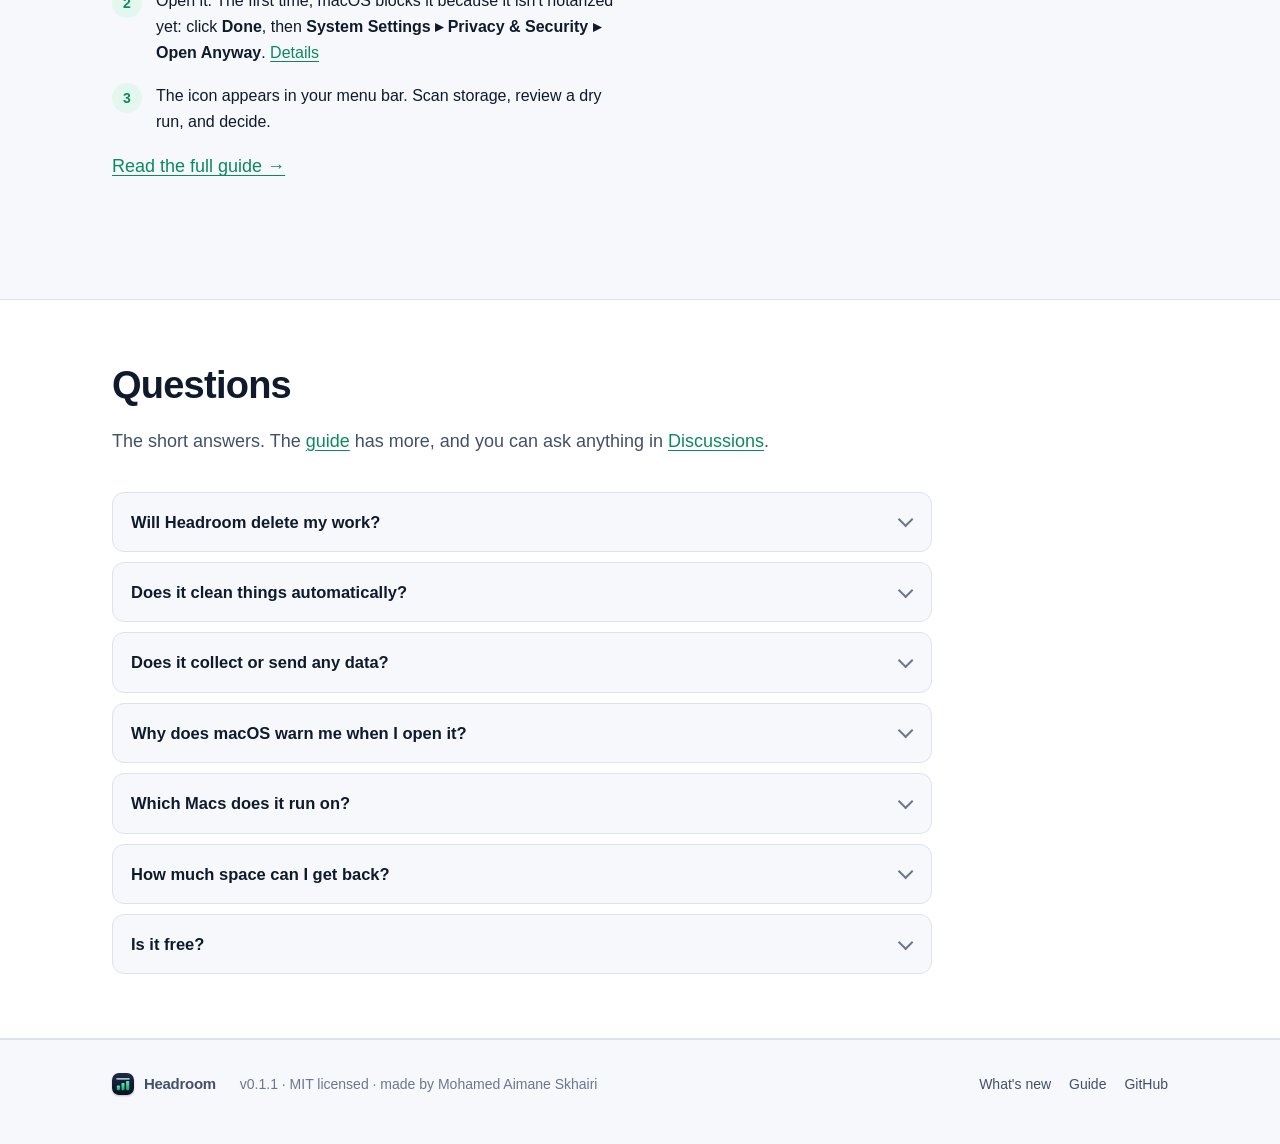
==== commit 25661f05: "Use the Headroom mark as the menu bar icon - MenuBarIcon draws the mark (three bars under a ceiling)" ====
--- a/docs/index.html
+++ b/docs/index.html
@@ -55,7 +55,7 @@
         <div class="mock" role="img" aria-label="The Headroom menu bar panel: disk free, memory pressure, memory used, swap, CPU and thermal state, then the five biggest memory users grouped by what's running">
           <div class="mock-bar">
             <span>Fri 9:41</span>
-            <svg viewBox="0 0 24 24" fill="none" stroke="currentColor" stroke-width="1.8" stroke-linecap="round" stroke-linejoin="round" aria-hidden="true"><path d="M4.5 17a8.5 8.5 0 1 1 15 0"/><path d="M12 13l-3.5-4"/><circle cx="12" cy="13.5" r="1.2" fill="currentColor"/></svg>
+            <svg viewBox="0 0 18 18" fill="currentColor" aria-hidden="true"><rect x="2" y="2.5" width="14" height="1.8" rx="0.9"/><rect x="2" y="10.5" width="3.6" height="5" rx="1"/><rect x="7.2" y="7.9" width="3.6" height="7.6" rx="1"/><rect x="12.4" y="5.5" width="3.6" height="10" rx="1"/></svg>
           </div>
           <div class="mock-panel">
             <div class="mp-head"><b>Headroom</b><span><i class="sd"></i>All good</span></div>
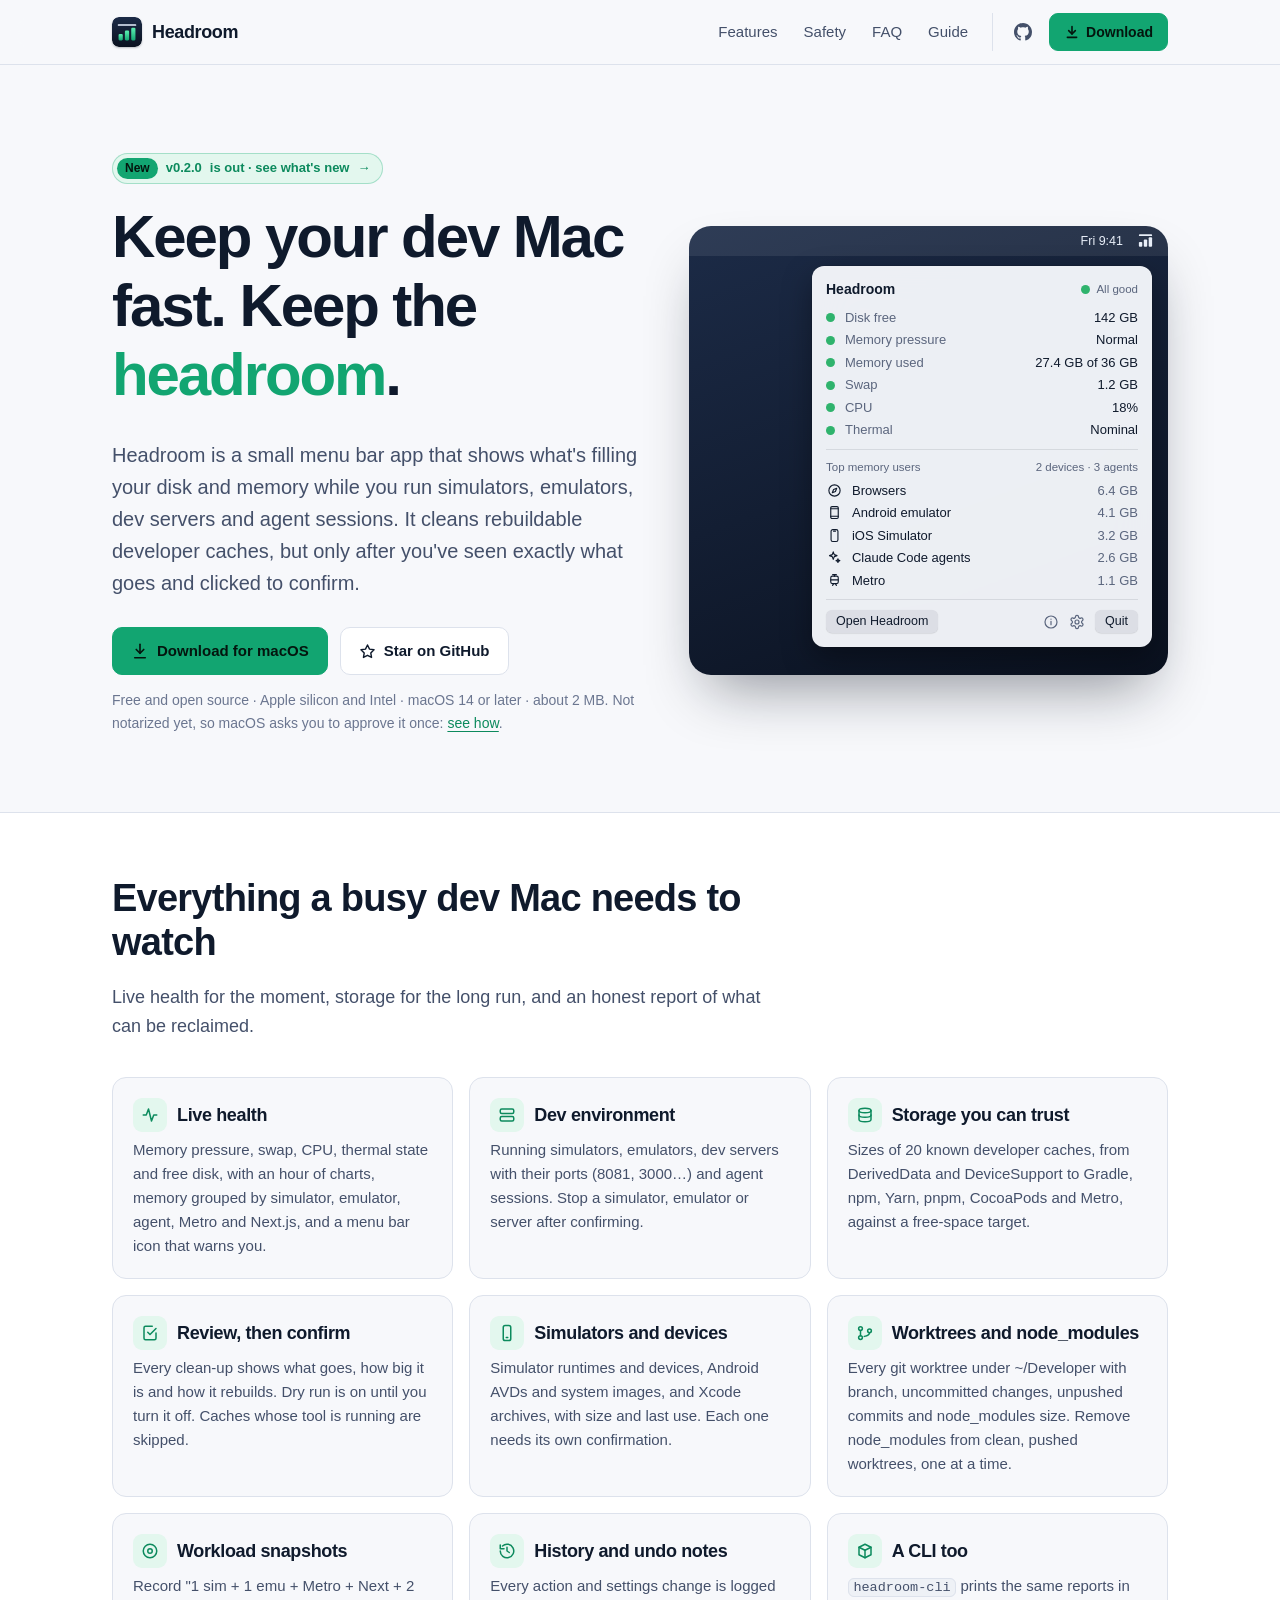
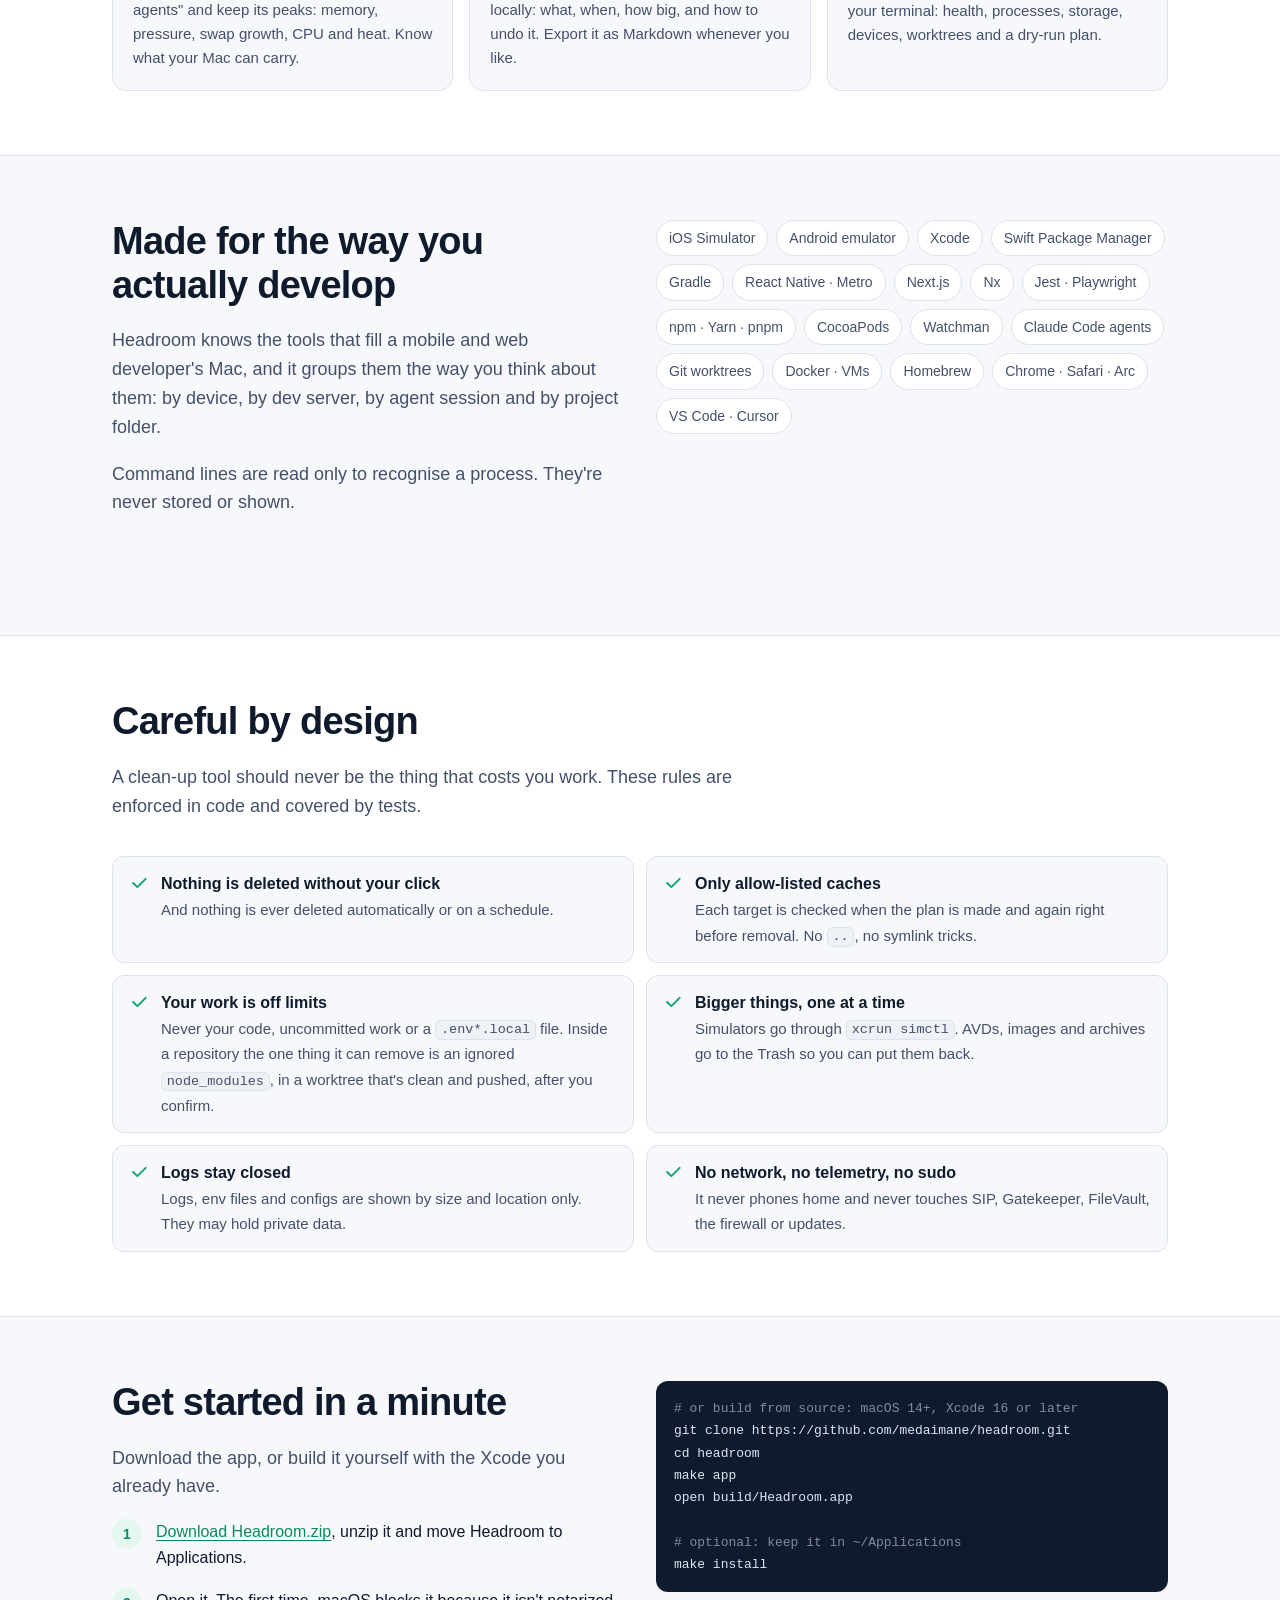
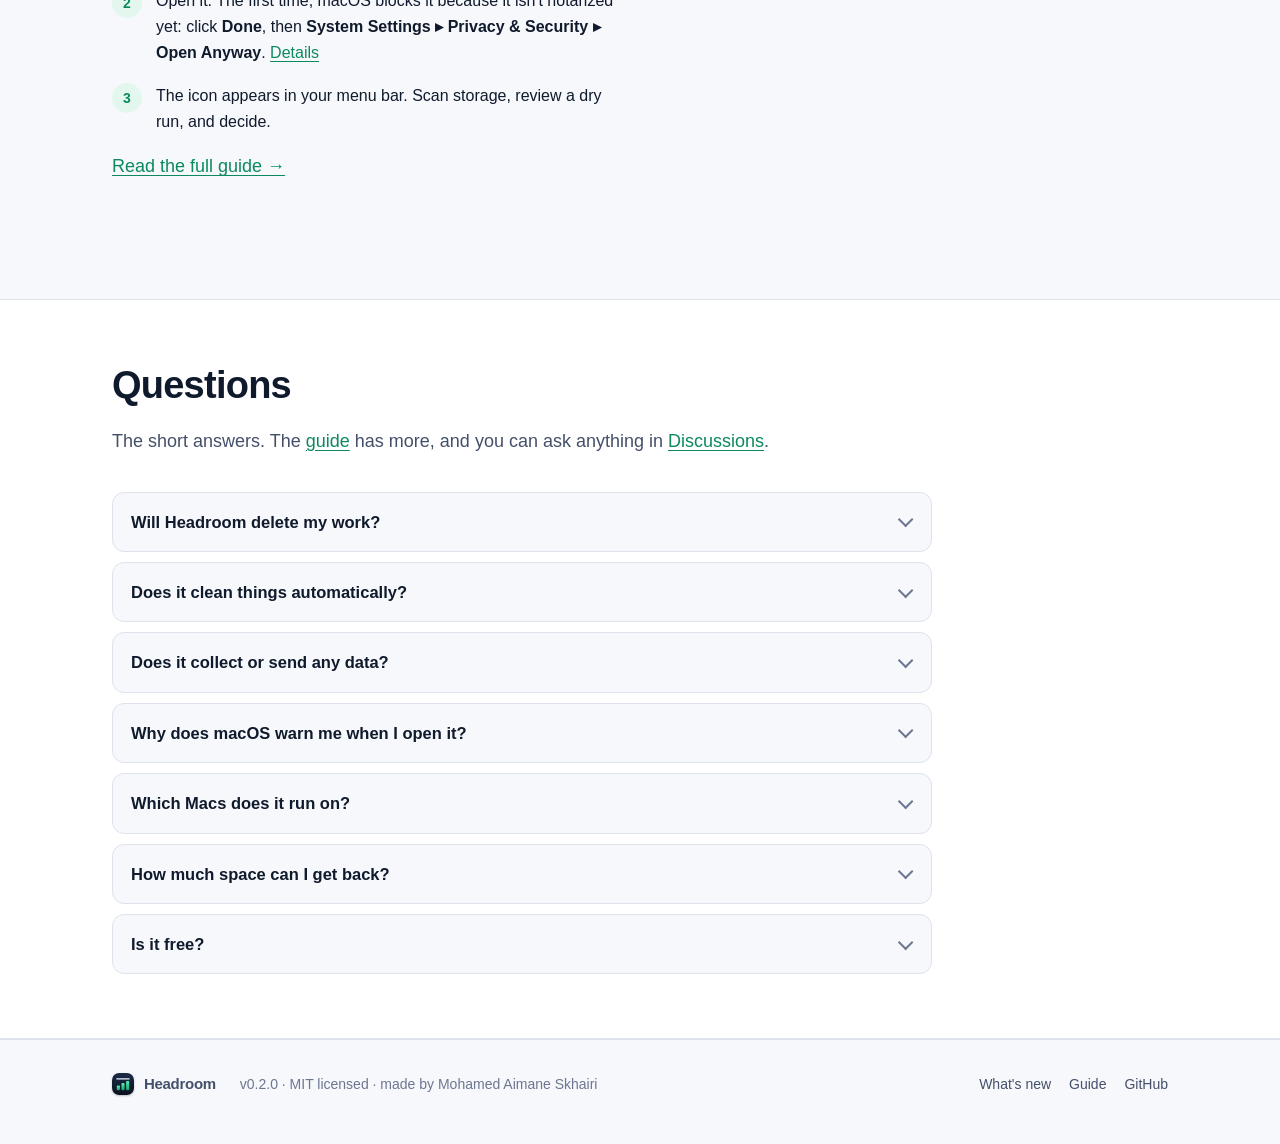
==== commit 3e1adf6c: "Release 0.2.0 - Version 0.2.0 (build 3) - CHANGELOG: date the release and add compare links - Websit" ====
--- a/docs/index.html
+++ b/docs/index.html
@@ -42,7 +42,7 @@
     <section class="hero">
       <div class="wrap">
         <div>
-          <a class="eyebrow" href="https://github.com/medaimane/headroom/blob/main/CHANGELOG.md"><span class="eyebrow-tag">New</span><span class="version" data-version="0.1.1">v0.1.1</span> is out · see what's new<span aria-hidden="true">→</span></a>
+          <a class="eyebrow" href="https://github.com/medaimane/headroom/blob/main/CHANGELOG.md"><span class="eyebrow-tag">New</span><span class="version" data-version="0.2.0">v0.2.0</span> is out · see what's new<span aria-hidden="true">→</span></a>
           <h1>Keep your dev Mac fast. Keep the <span class="room">headroom</span>.</h1>
           <p class="lede">Headroom is a small menu bar app that shows what's filling your disk and memory while you run simulators, emulators, dev servers and agent sessions. It cleans rebuildable developer caches, but only after you've seen exactly what goes and clicked to confirm.</p>
           <div class="cta">
@@ -225,7 +225,7 @@
   <footer class="site-footer">
     <div class="wrap">
       <a class="brand" href="./"><img src="assets/mark.svg" alt="">Headroom</a>
-      <span><span class="version" data-version="0.1.1">v0.1.1</span> · MIT licensed · made by Mohamed Aimane Skhairi</span>
+      <span><span class="version" data-version="0.2.0">v0.2.0</span> · MIT licensed · made by Mohamed Aimane Skhairi</span>
       <nav aria-label="Footer">
         <a href="https://github.com/medaimane/headroom/blob/main/CHANGELOG.md">What's new</a>
         <a href="guide/">Guide</a>
